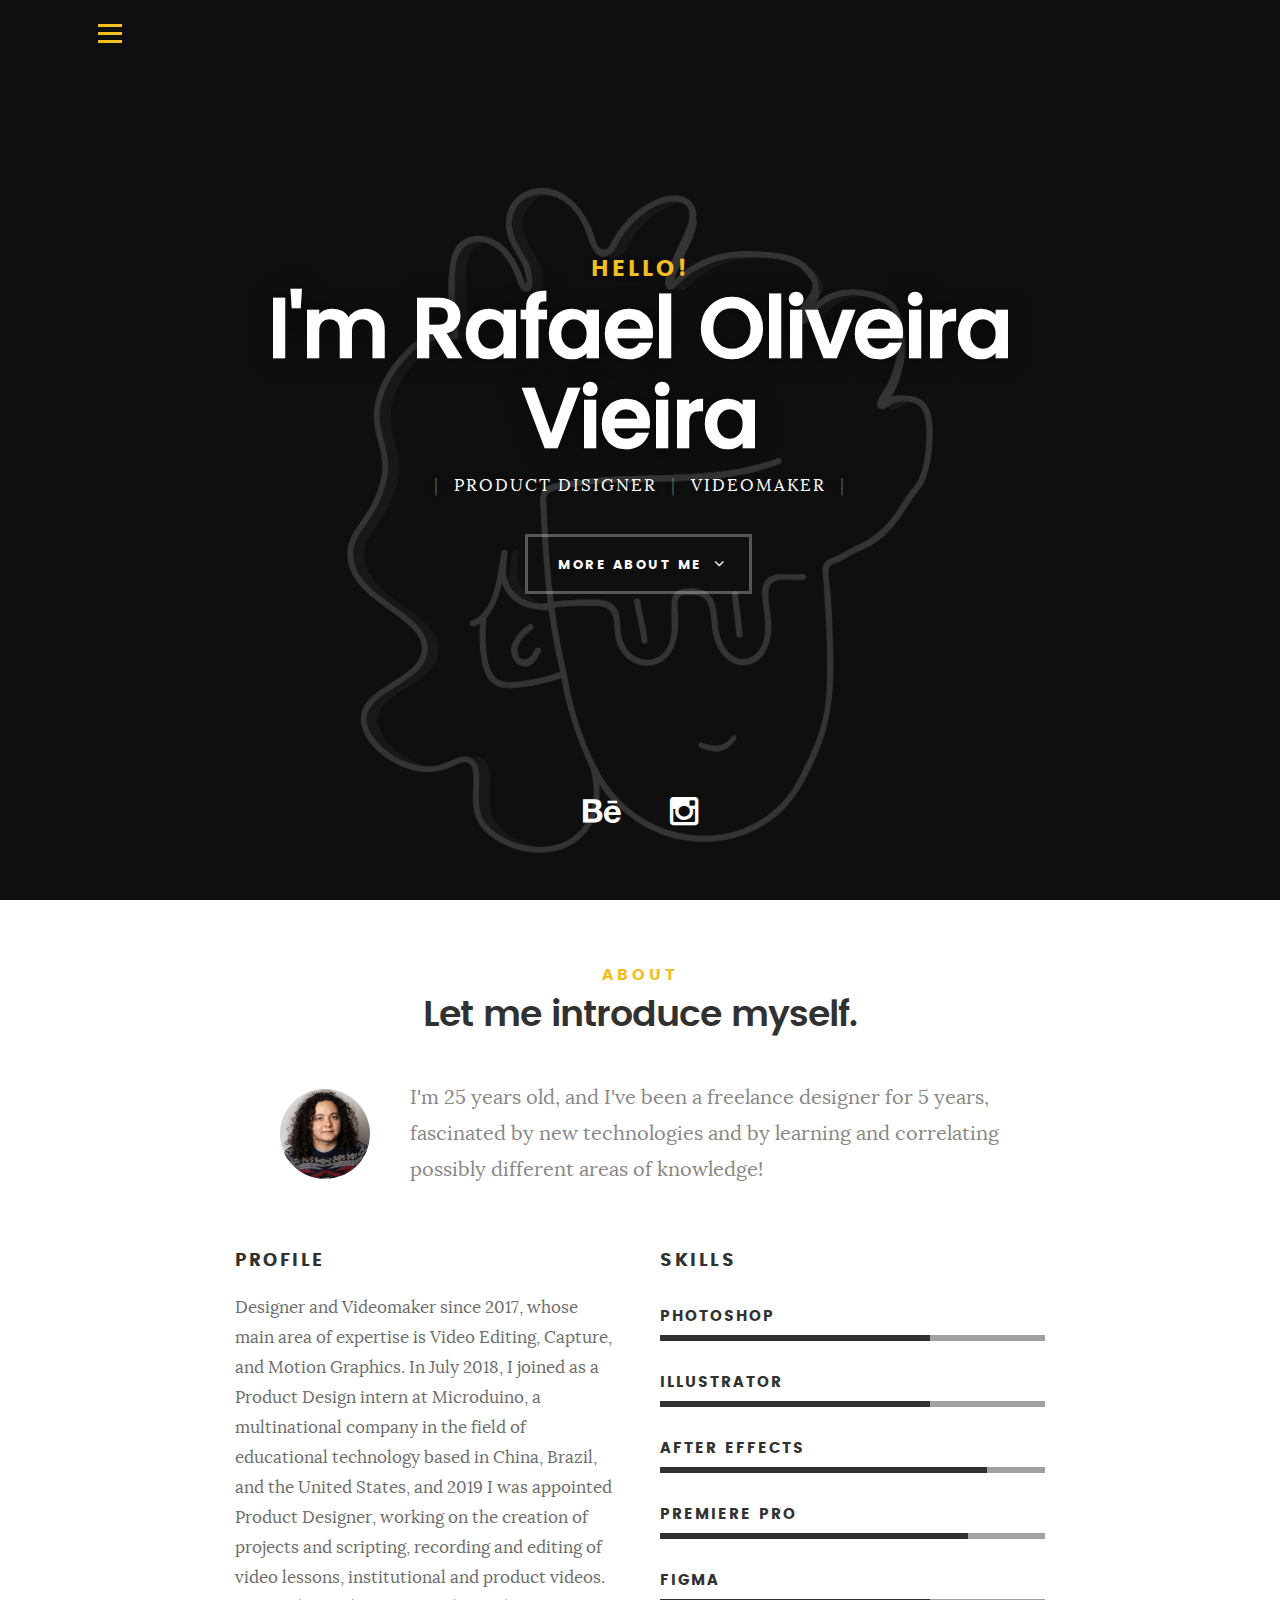
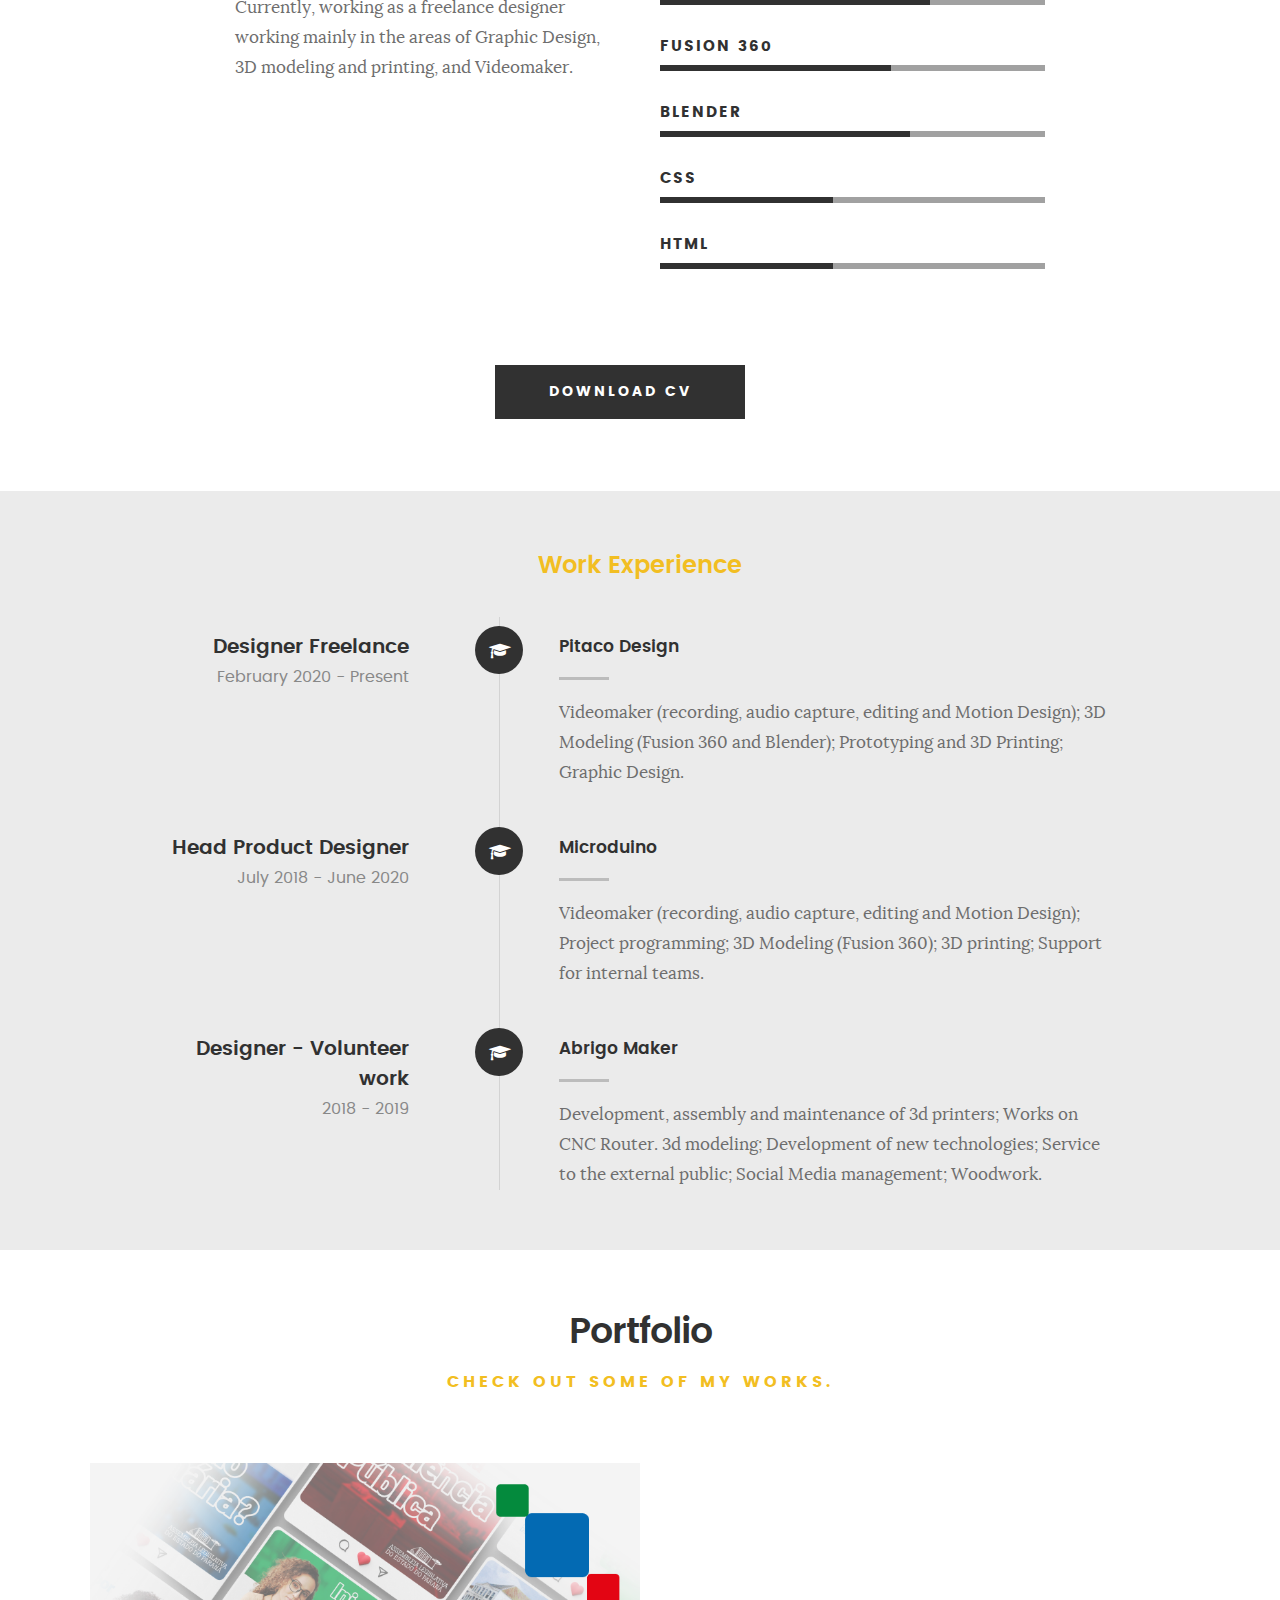
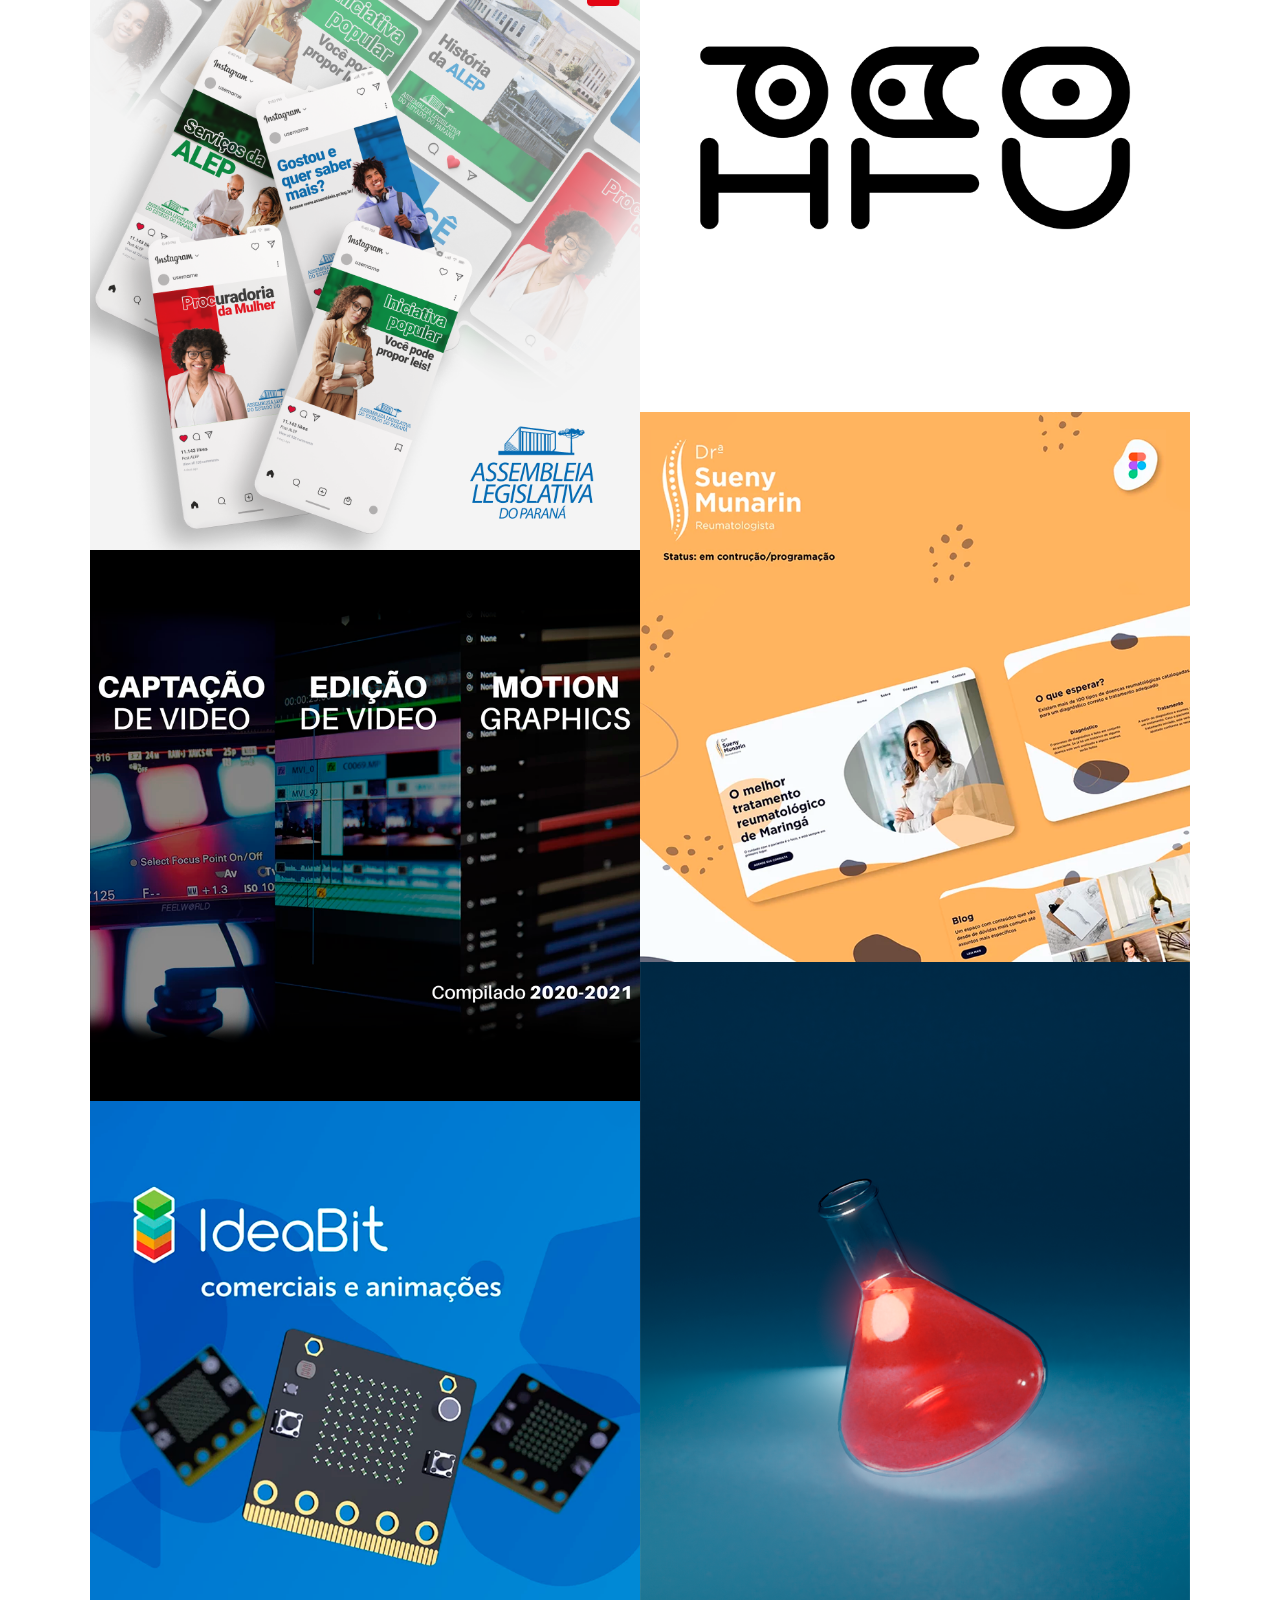
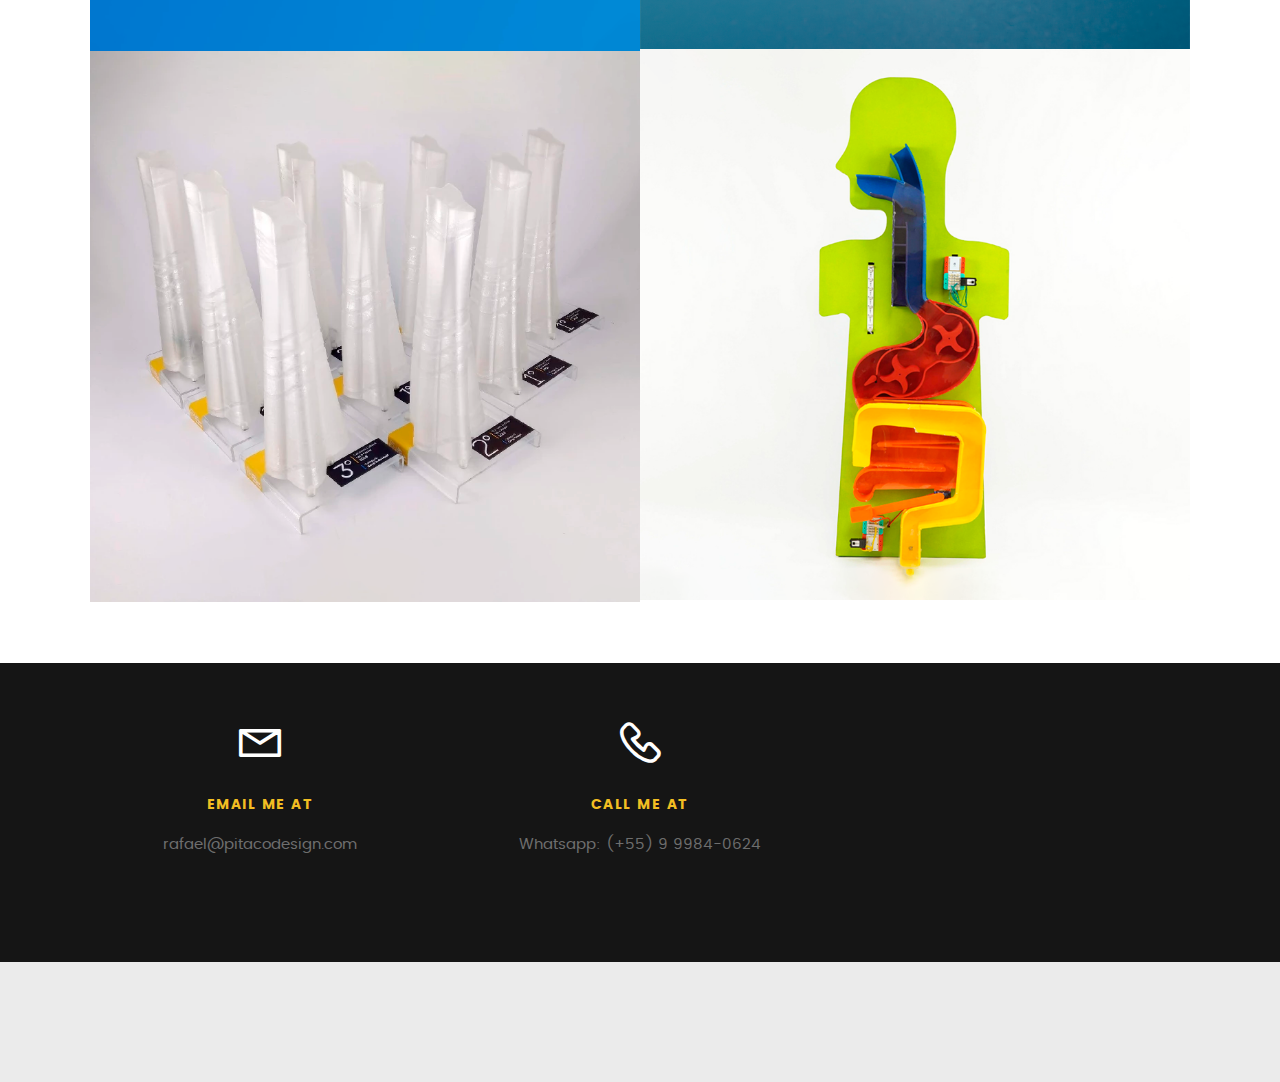
==== index.html @ 6e57d4bf "Add files via upload" ====
<!DOCTYPE html>
<!--[if IE 8 ]><html class="no-js oldie ie8" lang="en"> <![endif]-->
<!--[if IE 9 ]><html class="no-js oldie ie9" lang="en"> <![endif]-->
<!--[if (gte IE 9)|!(IE)]><!--><html class="no-js" lang="en"> <!--<![endif]-->
<head>

   <!--- basic page needs
   ================================================== -->
   <meta charset="utf-8">
	<title>Rafael Oliveira Vieira</title>
	<meta name="description" content="">  
	<meta name="author" content="">

   <!-- mobile specific metas
   ================================================== -->
	<meta name="viewport" content="width=device-width, initial-scale=1, maximum-scale=1">

 	<!-- CSS
   ================================================== -->
   <link rel="stylesheet" href="css/base.css">  
   <link rel="stylesheet" href="css/main.css">
   <link rel="stylesheet" href="css/vendor.css">     

   <!-- script
   ================================================== -->   
	<script src="js/modernizr.js"></script>
	<script src="js/pace.min.js"></script>

   <!-- favicons
	================================================== -->
	<link rel="icon" type="image/png" href="favicon.png">

</head>

<body id="top">

	<!-- header 
   ================================================== -->
   <header>   	
   	<div class="row">

   		<div class="top-bar">
   			<a class="menu-toggle" href="#"><span>Menu</span></a>

		      

		   	<nav id="main-nav-wrap">
					<ul class="main-navigation">
						<li class="current"><a class="smoothscroll"  href="#intro" title="">Home</a></li>
						<li><a class="smoothscroll"  href="#about" title="">About</a></li>
						<li><a class="smoothscroll"  href="#resume" title="">Resume</a></li>
						<li><a class="smoothscroll"  href="#portfolio" title="">Portfolio</a></li>					
						<li><a class="smoothscroll"  href="#contact" title="">Contact</a></li>					
					</ul>
				</nav>    		
   		</div> <!-- /top-bar --> 
   		
   	</div> <!-- /row --> 		
   </header> <!-- /header -->

	<!-- intro section
   ================================================== -->
   <section id="intro">   

   	<div class="intro-overlay"></div>	

   	<div class="intro-content">
   		<div class="row">

   			<div class="col-twelve">

	   			<h5>Hello!</h5>
	   			<h1>I'm Rafael Oliveira Vieira</h1>

	   			<p class="intro-position">
	   				<span>Product Disigner</span>
	   				<span>Videomaker</span> 
	   			</p>

	   			<a class="button stroke smoothscroll" href="#about" title="">More About Me</a>

	   		</div>  
   			
   		</div>   		 		
   	</div> <!-- /intro-content --> 

   	<ul class="intro-social">        
         <li><a href="https://www.behance.net/rafadov"><i class="fa fa-behance"></i></a></li>
         <li><a href="https://www.instagram.com/rafa_olliveira/"><i class="fa fa-instagram"></i></a></li>
      </ul> <!-- /intro-social -->      	

   </section> <!-- /intro -->


   <!-- about section
   ================================================== -->
   <section id="about">  

   	<div class="row section-intro">
   		<div class="col-twelve">

   			<h5>About</h5>
   			<h1>Let me introduce myself.</h1>

   			<div class="intro-info">

   				<img src="images/profile-pic.jpg" alt="Profile Picture">

   				<p class="lead">I'm 25 years old, and I've been a freelance designer for 5 years, fascinated by new technologies and by learning and correlating possibly different areas of knowledge!</p>
   			</div>   			

   		</div>   		
   	</div> <!-- /section-intro -->

   	<div class="row about-content">

   		<div class="col-six tab-full">

   			<h3>Profile</h3>
   			<p>Designer and Videomaker since 2017, whose main area of expertise is Video Editing, Capture, and Motion Graphics. In July 2018, I joined as a Product Design intern at Microduino, a multinational company in the field of educational technology based in China, Brazil, and the United States, and 2019 I was appointed Product Designer, working on the creation of projects and scripting, recording and editing of video lessons, institutional and product videos. Currently, working as a freelance designer working mainly in the areas of Graphic Design, 3D modeling and printing, and Videomaker.</p>
<!--
   			<ul class="info-list">
   				<li>
   					<strong>Fullname:</strong>
   					<span>Juan Dela Cruz</span>
   				</li>
   				<li>
   					<strong>Birth Date:</strong>
   					<span>September 28, 1987</span>
   				</li>
   				<li>
   					<strong>Job:</strong>
   					<span>Freelancer, Frontend Developer</span>
   				</li>
   				<li>
   					<strong>Website:</strong>
   					<span>www.kardswebsite.com</span>
   				</li>
   				<li>
   					<strong>Email:</strong>
   					<span>me@kardswebsite.com</span>
   				</li>

   			</ul> <!-- /info-list -->

   		</div>

   		<div class="col-six tab-full">

   			<h3>Skills</h3>
   			<p></p>

				<ul class="skill-bars">
				   <li>
				 	  	<div class="progress percent70"></div>
				 	  	<strong>Photoshop</strong>
				   </li>
				   <li>
				 	  	<div class="progress percent70"></div>
				   		<strong>Illustrator</strong>
				   </li>
				   <li>
				 	  	<div class="progress percent85"></div>
				  	 	<strong>After Effects</strong>
				   </li>
				   <li>
				   		<div class="progress percent80"></div>
				   		<strong>Premiere Pro</strong>
				   </li>
				   <li>
						<div class="progress percent70"></div>
				   		<strong>Figma</strong>
				   </li>
				   <li>
						<div class="progress percent60"></div>
						<strong>Fusion 360</strong>
					</li>
					<li>
						<div class="progress percent65"></div>
						<strong>Blender</strong>
					</li>
					<li>
						<div class="progress percent45"></div>
						<strong>CSS</strong>
					</li>
					<li>
						<div class="progress percent45"></div>
						<strong>HTML</strong>
					</li>
      
				</ul> <!-- /skill-bars -->		

   		</div>

   	</div>

   	<div class="row button-section">
   		<div class="col-twelve">
   			<a href="https://drive.google.com/file/d/1SutMskbNSzKiCCWVI49KHuI4mQSm83_m/view?usp=sharing" title="Download CV" class="button button-primary">Download CV</a>
   		</div>   		
   	</div>

   </section> <!-- /process-->    


   <!-- resume Section
   ================================================== -->
	<section id="resume" class="grey-section">

	<!--	<div class="row section-intro">
   		<div class="col-twelve">

   			<h5>Resume</h5>
   			<h1>Some of my credentials.</h1>

   		</div>   		
   	</div> /section-intro--> 

   	<div class="row resume-timeline">

   		<div class="col-twelve resume-header">

   			<h2>Work Experience</h2>

   		</div> <!-- /resume-header -->

   		<div class="col-twelve">

   			<div class="timeline-wrap">

   				<div class="timeline-block">

	   				<div class="timeline-ico">
	   					<i class="fa fa-graduation-cap"></i>
	   				</div>

	   				<div class="timeline-header">
	   					<h3>Designer Freelance</h3>
	   					<p>February 2020 - Present</p>
	   				</div>

	   				<div class="timeline-content">
	   					<h4>Pitaco Design</h4>
	   					<p>Videomaker (recording, audio capture,
							editing and Motion Design);
							3D Modeling (Fusion 360 and Blender);
							Prototyping and 3D Printing;
							Graphic Design.</p>
	   				</div>

	   			</div> <!-- /timeline-block -->

	   			<div class="timeline-block">

	   				<div class="timeline-ico">
	   					<i class="fa fa-graduation-cap"></i>
	   				</div>

	   				<div class="timeline-header">
	   					<h3>Head Product Designer</h3>
	   					<p>July 2018 - June 2020</p>
	   				</div>

	   				<div class="timeline-content">
	   					<h4>Microduino</h4>
	   					<p>Videomaker (recording, audio capture,
							editing and Motion Design);
							Project programming;
							3D Modeling (Fusion 360);
							3D printing;
							Support for internal teams.</p>
	   				</div>

	   			</div> <!-- /timeline-block -->

	   			<div class="timeline-block">

	   				<div class="timeline-ico">
	   					<i class="fa fa-graduation-cap"></i>
	   				</div>

	   				<div class="timeline-header">
	   					<h3>Designer - Volunteer work</h3>
	   					<p>2018 - 2019</p>
	   				</div>

	   				<div class="timeline-content">
	   					<h4>Abrigo Maker</h4>
	   					<p>Development, assembly and maintenance of 3d
							printers;
							Works on CNC Router.
							3d modeling;
							Development of new technologies;
							Service to the external public;
							Social Media management;
							Woodwork.</p>
	   				</div>

	   			</div> <!-- /timeline-block -->

   			</div> <!-- /timeline-wrap -->   			

   		</div> <!-- /col-twelve -->
   		
   	</div> <!-- /resume-timeline -->
   	
   <!--	<div class="row resume-timeline">

   		<div class="col-twelve resume-header">

   			<h2>Education</h2>

   		</div> <!- /resume-header --

   		<div class="col-twelve">

   			<div class="timeline-wrap">

   				<div class="timeline-block">

	   				<div class="timeline-ico">
	   					<i class="fa fa-briefcase"></i>
	   				</div>

	   				<div class="timeline-header">
	   					<h3>Master Degree</h3>
	   					<p>July 2015 - Present</p>
	   				</div>

	   				<div class="timeline-content">
	   					<h4>University of Life</h4>
	   					<p>Lorem ipsum Occaecat do esse ex et dolor culpa nisi ex in magna consectetur nisi cupidatat laboris esse eiusmod deserunt aute do quis velit esse sed Ut proident cupidatat nulla esse cillum laborum occaecat nostrud sit dolor incididunt amet est occaecat nisi.</p>
	   				</div>

	   			</div> <!- /timeline-block --

	   			<div class="timeline-block">

	   				<div class="timeline-ico">
	   					<i class="fa fa-briefcase"></i>
	   				</div>

	   				<div class="timeline-header">
	   					<h3>Bachelor Degree</h3>
	   					<p>July 2014 - June 2015</p>
	   				</div>

	   				<div class="timeline-content">
	   					<h4>State Design University</h4>
	   					<p>Lorem ipsum Occaecat do esse ex et dolor culpa nisi ex in magna consectetur nisi cupidatat laboris esse eiusmod deserunt aute do quis velit esse sed Ut proident cupidatat nulla esse cillum laborum occaecat nostrud sit dolor incididunt amet est occaecat nisi incididunt.</p>
	   				</div>

	   			</div> <!- /timeline-block --

	   			<div class="timeline-block">

	   				<div class="timeline-ico">
	   					<i class="fa fa-briefcase"></i>
	   				</div>

	   				<div class="timeline-header">
	   					<h3>Bachelor Degree</h3>
	   					<p>May 2013 - June 2014</p>
	   				</div>

	   				<div class="timeline-content">
	   					<h4>Design College</h4>
	   					<p>Lorem ipsum Occaecat do esse ex et dolor culpa nisi ex in magna consectetur nisi cupidatat laboris esse eiusmod deserunt aute do quis velit esse sed Ut proident cupidatat nulla esse cillum laborum occaecat nostrud sit dolor incididunt amet est occaecat nisi incididunt.</p>
	   				</div>

	   			</div> <!- /timeline-block --

   			</div> <!- /timeline-wrap --  			

   		</div> <!- /col-twelve --
   		
   	</div> <!- /resume-timeline --
		
	</section> <!- /features -->


	<!-- Portfolio Section
   ================================================== -->
	<section id="portfolio">

		<div class="row section-intro">
   		<div class="col-twelve">

   			<h1>Portfolio</h1>
   			<h5>Check Out Some of My Works.</h5>

   			<p class="lead"></p>

   		</div>   		
   	</div> <!-- /section-intro--> 

   	<div class="row portfolio-content">

   		<div class="col-twelve">

   			<!-- portfolio-wrapper -->
	         <div id="folio-wrapper" class="block-1-2 block-mob-full stack">

	         	<div class="bgrid folio-item">
	               <div class="item-wrap">
	               	<img src="images/portfolio/liberty.jpg" alt="Liberty">
	                  <a href="#modal-01" class="overlay">	                  	           
	                     <div class="folio-item-table">
	                     	<div class="folio-item-cell">
		     					       <h3 class="folio-title">New visual identity - Legislative Assembly of Paraná</h3>	     					    
		     					    	 <span class="folio-types">
		     					       	  Graphic Design
		     					       </span>
		     					   </div>	                      	
	                     </div>                    
	                  </a>
	               </div>	               
	        		</div> <!-- /folio-item -->

	        		<div class="bgrid folio-item">
	               <div class="item-wrap">
	               	<img src="images/portfolio/Pitaco.png" alt="Shutterbug">
	               	<a href="#modal-02" class="overlay">              		                  
	                     <div class="folio-item-table">
	                     	<div class="folio-item-cell">
	                     		<h3 class="folio-title">Pitaco Design</h3>	     					    
		     					    	<span class="folio-types">
		     					       	  Graphic Design
		     					      </span>		     		
		     					   </div> 	                      	
	                     </div>                    
	                  </a>
	               </div>
	        		</div> <!-- /folio-item -->

	            <div class="bgrid folio-item">
	               <div class="item-wrap">
	               	<img src="images/portfolio/Site Sueny.png"alt="Clouds">
	                  <a href="#modal-03" class="overlay">             		                  
	                     <div class="folio-item-table">
	                     	<div class="folio-item-cell">
	                     		<h3 class="folio-title">Site - Drª Sueny Munarin</h3>	     					    
		     					    	<span class="folio-types">
		     					       	  Branding / UX/UI Design
		     					      </span>		     		
		     					   </div> 	                      	
	                     </div>                    
	                  </a>
	               </div>
	        		</div> <!-- /folio-item -->

	            <div class="bgrid folio-item">
	               <div class="item-wrap">
	               	<img src="images/portfolio/Videomaker.png" alt="Beetle">
	                  <a href="#modal-04" class="overlay">                  	                 
	                     <div class="folio-item-table">
	                     	<div class="folio-item-cell">
	                     		<h3 class="folio-title">Video Compilation 2020-2021</h3>	     					    
		     					    	<span class="folio-types">
		     					       	  Videomaker
		     					      </span>		     		
		     					   </div>  	                      	
	                     </div>                    
	                  </a>
	               </div>
	        		</div> <!-- /folio-item -->     

	        		<div class="bgrid folio-item">
	               <div class="item-wrap">
	               	<img src="images/portfolio/Potion Health.png" alt="Lighthouse">
	                  <a href="#modal-05" class="overlay">             		                  
	                     <div class="folio-item-table">
	                     	<div class="folio-item-cell">
	                     		<h3 class="folio-title">3D Modeling Compilation</h3>	     					    
		     					    	<span class="folio-types">
		     					       	  3D Modeling
		     					      </span>		     		
		     					   </div> 	                      	
	                     </div>                    
	                  </a>
	               </div>
	        		</div> <!-- /folio-item -->

	            <div class="bgrid folio-item">
	               <div class="item-wrap">
	               	<img src="images/portfolio/Ideabit.png" alt="Salad">
	                  <a href="#modal-06" class="overlay">
	                     <div class="folio-item-table">
	                     	<div class="folio-item-cell">
	                     		<h3 class="folio-title">Ideabit Comercials</h3>	     					    
		     					    	<span class="folio-types">
		     					       	  Videomaker / Video Editing
		     					      </span>		     		
		     					   </div>	                      	
	                     </div>                    
	                  </a>
	               </div>
	        		</div> <!-- /folio-item -->
					
					<div class="bgrid folio-item">
						<div class="item-wrap">
							<img src="images/portfolio/Marble Machine.png" alt="Salad">
						   <a href="#modal-07" class="overlay">
							  <div class="folio-item-table">
								  <div class="folio-item-cell">
									  <h3 class="folio-title">Digestive System - Marble Machine</h3>	     					    
											  <span class="folio-types">
												   Product Design
											</span>		     		
										 </div>	                      	
							  </div>                    
						   </a>
						</div>
						 </div> <!-- /folio-item -->   

						 <div class="bgrid folio-item">
							<div class="item-wrap">
								<img src="images/portfolio/Ler e Pensar.png" alt="Salad">
							   <a href="#modal-08" class="overlay">
								  <div class="folio-item-table">
									  <div class="folio-item-cell">
										  <h3 class="folio-title">Trophies - Read and Think Award 2018</h3>	     					    
												  <span class="folio-types">
													   Product Design
												</span>		     		
											 </div>	                      	
								  </div>                    
							   </a>
							</div>
							 </div> <!-- /folio-item -->  

	            <!-- modal popups - begin
	            ============================================================= -->
	            <div id="modal-01" class="popup-modal slider mfp-hide">	

				     	<div class="media">
				     		<img src="images/portfolio/modals/m_ALEP.png" alt="" />
				     	</div>      	

					   <div class="description-box">
					      <h4>New visual identity - Legislative Assembly of Paraná</h4>		      
					      <p>New visual identity created for the social media of the Legislative Assembly of Paraná to make the content more appealing, didactic, and consistent.</p>

					      <div class="categories">Graphic Design</div>			               
					   </div>

			         <div class="link-box">
			            <a href="https://www.behance.net/gallery/155047971/ALEP-New-Visual-Identity">Details</a>
					      <a href="#" class="popup-modal-dismiss">Close</a>
			         </div>		      

				   </div> <!-- /modal-01 -->

				   <div id="modal-02" class="popup-modal slider mfp-hide">	

				     	<div class="media">
				     		<img src="images/portfolio/modals/m_Pitaco.png" alt="" />
				     	</div>      	

					   <div class="description-box">
					      <h4>Pitaco Design</h4>		      
					      <p>Visual identity created for Pitaco Design.</p>

					      <div class="categories">Graphic Design</div>			               
					   </div>

			         <div class="link-box">
			            <a href="https://www.behance.net/gallery/100629009/Pitaco-Design">Details</a>
					      <a href="#" class="popup-modal-dismiss">Close</a>
			         </div>		      

				   </div> <!-- /modal-02 -->

				   <div id="modal-03" class="popup-modal slider mfp-hide">	

				     	<div class="media">
				     		<img src="images/portfolio/modals/m_Site Sueny.png" alt="" />
				     	</div>      	

					   <div class="description-box">
					      <h4>Site - Drª Sueny Munarin</h4>		      
					      <p>PBranding and website developed for Dr Sueny Monarin</p>

					      <div class="categories">Branding / UX/UI Design</div>			               
					   </div>

			         <div class="link-box">
			            <a href="https://www.behance.net/gallery/128572977/Site-Dr-Sueny-Munarin-Reumatologista">Details</a>
					      <a href="#" class="popup-modal-dismiss">Close</a>
			         </div>		      

				   </div> <!-- /modal-03 -->

				   <div id="modal-04" class="popup-modal slider mfp-hide">	

				     	<div class="media">
				     		<img src="images/portfolio/modals/m_Videomaker.png" alt="" />
				     	</div>      	

					   <div class="description-box">
					      <h4>Video Compilation 2020-2021</h4>		      
					      <p>Compilation of videos produced and edited between the years 2020 and 2021</p>

					      <div class="categories">Videomaker</div>			               
					   </div>

			         <div class="link-box">
			            <a href="https://www.behance.net/gallery/134543653/Captacao-edicao-e-motion-graphics">Details</a>
					      <a href="#" class="popup-modal-dismiss">Close</a>
			         </div>		      

				   </div> <!-- /modal-04 -->

				   <div id="modal-05" class="popup-modal slider mfp-hide">	

				     	<div class="media">
				     		<img src="images/portfolio/modals/m_Potion Health.png" alt="" />
				     	</div>      	

					   <div class="description-box">
					      <h4>3D Modeling Compilation</h4>		      
					      <p>Compilations of studies on 3d modeling</p>

					      <div class="categories">3D Modeling</div>			               
					   </div>

			         <div class="link-box">
			            <a href="https://www.behance.net/gallery/134937455/3D-projects-compilation">Details</a>
					      <a href="#" class="popup-modal-dismiss">Close</a>
			         </div>		      

				   </div> <!-- /modal-05 -->

				   <div id="modal-06" class="popup-modal slider mfp-hide">	

				     	<div class="media">
				     		<img src="images/portfolio/modals/m_Ideabit.png" alt="" />
				     	</div>      	

					   <div class="description-box">
					      <h4>Ideabit Comercials</h4>		      
					      <p>Commercials produced for the Ideabit product.</p>

					      <div class="categories">Videomaker / Video Editing</div>			               
					   </div>

			         <div class="link-box">
			            <a href="https://www.behance.net/gallery/112571333/IdeaBit-Comerciais-e-Animacoes">Details</a>
					      <a href="#" class="popup-modal-dismiss">Close</a>
			         </div>		      

				   </div> <!-- /modal-06 -->

				   <div id="modal-07" class="popup-modal slider mfp-hide">	

					<div class="media">
						<img src="images/portfolio/modals/m_Marble Machine.png" alt="" />
					</div>      	

				  <div class="description-box">
					 <h4>Digestive System - Marble Machine</h4>		      
					 <p>Product developed with Microduino's mCookie kit in order to teach the digestive system</p>

					 <div class="categories">Product Design</div>			               
				  </div>

				<div class="link-box">
				   <a href="https://www.behance.net/gallery/113358687/Sistema-Digestorio-Marble-Machine">Details</a>
					 <a href="#" class="popup-modal-dismiss">Close</a>
				</div>		      

			  </div> <!-- /modal-07 -->

			  <div id="modal-08" class="popup-modal slider mfp-hide">	

				<div class="media">
					<img src="images/portfolio/modals/m_Ler e Pensar.png" alt="" />
				</div>      	

			  <div class="description-box">
				 <h4>Trophies - Read and Think Award 2018</h4>		      
				 <p>Trophies developed for the 2018 Ler e Pensar award, which awards the best public school teachers in the city of Curitiba</p>

				 <div class="categories">Product Design</div>			               
			  </div>

			<div class="link-box">
			   <a href="https://www.behance.net/gallery/87413239/Trofus-para-o-Premio-Ler-e-Pensar-2018">Details</a>
				 <a href="#" class="popup-modal-dismiss">Close</a>
			</div>		      

		  </div> <!-- /modal-08 -->


				   <!-- modal popups - end
	            ============================================================= -->

	         </div> <!-- /portfolio-wrapper --> 

   		</div>  <!-- /twelve -->   

   	</div> <!-- /portfolio-content --> 
		
	</section> <!-- /portfolio --> 

   <!-- contact
   ================================================== -->
	<section id="contact">

   	<div class="row contact-info">

   		<div class="col-four tab-full collapse">

   			<div class="icon">
   				<i class="icon-mail"></i>
   			</div>

   			<h5>Email Me At</h5>

   			<p>rafael@pitacodesign.com<br>			     
			   </p>

   		</div>

   		<div class="col-four tab-full">

   			<div class="icon">
   				<i class="icon-phone"></i>
   			</div>

   			<h5>Call Me At</h5>

   			<p>Whatsapp: (+55) 9 9984-0624<br>
			
			   </p>

   		</div>
   		
   	</div> <!-- /contact-info -->
		
	</section> <!-- /contact -->


   <!-- footer
   ================================================== -->
   <!-- Java Script
   ================================================== --> 
   <script src="js/jquery-2.1.3.min.js"></script>
   <script src="js/plugins.js"></script>
   <script src="js/main.js"></script>

</body>

</html>
---- css/base.css ----
/**
 * =================================================================== 
 *
 *  Kards v1.0 Base Stylesheet
 *  url: styleshout.com
 *  03-01-2016
 *  ------------------------------------------------------------------
 *  TOC:
 *  01. reset
 *  02. basic/base setup styles
 *  03. grid
 *  04. MISC
 *
 * =================================================================== 
 */

/** 
 * ===================================================================
 * 01. reset - normalize.css v3.0.2 | MIT License | git.io/normalize
 *
 * ------------------------------------------------------------------- 
 */
html {
	font-family: sans-serif;
	-ms-text-size-adjust: 100%;
	-webkit-text-size-adjust: 100%;
}

body {
	margin: 0;
}

article,
aside,
details,
figcaption,
figure,
footer,
header,
hgroup,
main,
menu,
nav,
section,
summary {
	display: block;
}

audio,
canvas,
progress,
video {
	display: inline-block;
	vertical-align: baseline;
}

audio:not([controls]) {
	display: none;
	height: 0;
}

[hidden],
template {
	display: none;
}

a {
	background: transparent;
}

a:active,
a:hover {
	outline: 0;
}

abbr[title] {
	border-bottom: 1px dotted;
}

b,
strong {
	font-weight: bold;
}

dfn {
	font-style: italic;
}

h1 {
	font-size: 2em;
	margin: 0.67em 0;
}

mark {
	background: #ff0;
	color: #000;
}

small {
	font-size: 80%;
}

sub,
sup {
	font-size: 75%;
	line-height: 0;
	position: relative;
	vertical-align: baseline;
}

sup {
	top: -0.5em;
}

sub {
	bottom: -0.25em;
}

img {
	border: 0;
}

svg:not(:root) {
	overflow: hidden;
}

figure {
	margin: 1em 40px;
}

hr {
	-moz-box-sizing: content-box;
	box-sizing: content-box;
	height: 0;
}

pre {
	overflow: auto;
}

code,
kbd,
pre,
samp {
	font-family: monospace, monospace;
	font-size: 1em;
}

button,
input,
optgroup,
select,
textarea {
	color: inherit;
	font: inherit;
	margin: 0;
}

button {
	overflow: visible;
}

button,
select {
	text-transform: none;
}

button,
html input[type="button"],
input[type="reset"],
input[type="submit"] {
	-webkit-appearance: button;
	cursor: pointer;
}

button[disabled],
html input[disabled] {
	cursor: default;
}

button::-moz-focus-inner,
input::-moz-focus-inner {
	border: 0;
	padding: 0;
}

input {
	line-height: normal;
}

input[type="checkbox"],
input[type="radio"] {
	box-sizing: border-box;
	padding: 0;
}

input[type="number"]::-webkit-inner-spin-button,
input[type="number"]::-webkit-outer-spin-button {
	height: auto;
}

input[type="search"] {
	-webkit-appearance: textfield;
	-moz-box-sizing: content-box;
	-webkit-box-sizing: content-box;
	box-sizing: content-box;
}

input[type="search"]::-webkit-search-cancel-button,
input[type="search"]::-webkit-search-decoration {
	-webkit-appearance: none;
}

fieldset {
	border: 1px solid #c0c0c0;
	margin: 0 2px;
	padding: 0.35em 0.625em 0.75em;
}

legend {
	border: 0;
	padding: 0;
}

textarea {
	overflow: auto;
}

optgroup {
	font-weight: bold;
}

table {
	border-collapse: collapse;
	border-spacing: 0;
}

td,
th {
	padding: 0;
}

/** 
 * ===================================================================
 * 02. basic/base setup styles - (_basic.scss)
 *
 * ------------------------------------------------------------------- 
 */
html {
	font-size: 62.5%;
	box-sizing: border-box;
}

*,
*::before,
*::after {
	box-sizing: inherit;
}

body {
	font-weight: normal;
	line-height: 1;
	text-rendering: optimizeLegibility;
	word-wrap: break-word;
	-webkit-overflow-scrolling: touch;
	-webkit-text-size-adjust: none;
}

body,
input,
button {
	-moz-osx-font-smoothing: grayscale;
	-webkit-font-smoothing: antialiased;
}

/**
 * Media - (_basic.scss)
 * ------------------------------------------------------------------- 
 */
img,
video {
	max-width: 100%;
	height: auto;
}

/**
 * Typography resets - (_basic.scss)
 * ------------------------------------------------------------------- 
 */
div,
dl,
dt,
dd,
ul,
ol,
li,
h1,
h2,
h3,
h4,
h5,
h6,
pre,
form,
p,
blockquote,
th,
td {
	margin: 0;
	padding: 0;
}

h1,
h2,
h3,
h4,
h5,
h6 {
	-webkit-font-variant-ligatures: common-ligatures;
	-moz-font-variant-ligatures: common-ligatures;
	font-variant-ligatures: common-ligatures;
	text-rendering: optimizeLegibility;
}

em,
i {
	font-style: italic;
	line-height: inherit;
}

strong,
b {
	font-weight: bold;
	line-height: inherit;
}

small {
	font-size: 60%;
	line-height: inherit;
}

ol,
ul {
	list-style: none;
}

li {
	display: block;
}

/**
 * links - (_basic.scss)
 * ------------------------------------------------------------------- 
 */
a {
	text-decoration: none;
	line-height: inherit;
}

a img {
	border: none;
}

/**
 * inputs - (_basic.scss)
 * ------------------------------------------------------------------- 
 */
fieldset {
	margin: 0;
	padding: 0;
}

input[type="email"],
input[type="number"],
input[type="search"],
input[type="text"],
input[type="tel"],
input[type="url"],
input[type="password"],
textarea {
	-webkit-appearance: none;
	-moz-appearance: none;
	-ms-appearance: none;
	-o-appearance: none;
	appearance: none;
}

/** 
 * ===================================================================
 * 03. grid - (_grid.scss)
 *
 * ------------------------------------------------------------------- 
 */
.row {
	width: 94%;
	max-width: 1140px;
	margin: 0 auto;
}

.row:before,
.row:after {
	content: "";
	display: table;
}

.row:after {
	clear: both;
}

.row .row {
	width: auto;
	max-width: none;
	margin-left: -20px;
	margin-right: -20px;
}

[class*="col-"],
.bgrid {
	float: left;
}

[class*="col-"] + [class*="col-"].end {
	float: right;
}

[class*="col-"] {
	padding: 0 20px;
}

.col-one {
	width: 8.33333%;
}

.col-two,
.col-1-6 {
	width: 16.66667%;
}

.col-three,
.col-1-4 {
	width: 25%;
}

.col-four,
.col-1-3 {
	width: 33.33333%;
}

.col-five {
	width: 41.66667%;
}

.col-six,
.col-1-2 {
	width: 50%;
}

.col-seven {
	width: 58.33333%;
}

.col-eight,
.col-2-3 {
	width: 66.66667%;
}

.col-nine,
.col-3-4 {
	width: 75%;
}

.col-ten,
.col-5-6 {
	width: 83.33333%;
}

.col-eleven {
	width: 91.66667%;
}

.col-twelve,
.col-full {
	width: 100%;
}

/**
 * small screens - (_grid.scss)
 * --------------------------------------------------------------- 
 */
@media screen and (max-width:1024px) {
	.row .row {
		margin-left: -18px;
		margin-right: -18px;
	}

	[class*="col-"] {
		padding: 0 18px;
	}

}

/**
 * tablets - (_grid.scss)
 * --------------------------------------------------------------- 
 */
@media screen and (max-width:768px) {
	.row {
		width: auto;
		padding-left: 30px;
		padding-right: 30px;
	}

	.row .row {
		padding-left: 0;
		padding-right: 0;
		margin-left: -15px;
		margin-right: -15px;
	}

	[class*="col-"] {
		padding: 0 15px;
	}

	.tab-1-4 {
		width: 25%;
	}

	.tab-1-3 {
		width: 33.33333%;
	}

	.tab-1-2 {
		width: 50%;
	}

	.tab-2-3 {
		width: 66.66667%;
	}

	.tab-3-4 {
		width: 75%;
	}

	.tab-full {
		width: 100%;
	}

}

/**
 * large mobile devices - (_grid.scss)
 * --------------------------------------------------------------- 
 */
@media screen and (max-width:600px) {
	.row {
		padding-left: 25px;
		padding-right: 25px;
	}

	.row .row {
		margin-left: -10px;
		margin-right: -10px;
	}

	[class*="col-"] {
		padding: 0 10px;
	}

	.mob-1-4 {
		width: 25%;
	}

	.mob-1-2 {
		width: 50%;
	}

	.mob-3-4 {
		width: 75%;
	}

	.mob-full {
		width: 100%;
	}

}

/**
 * small mobile devices - (_grid.scss)
 * --------------------------------------------------------------- 
 */
@media screen and (max-width:400px) {
	.row .row {
		padding-left: 0;
		padding-right: 0;
		margin-left: 0;
		margin-right: 0;
	}

	[class*="col-"] {
		width: 100% !important;
		float: none !important;
		clear: both !important;
		margin-left: 0;
		margin-right: 0;
		padding: 0;
	}

	[class*="col-"] + [class*="col-"].end {
		float: none;
	}

}

/** 
 * ===================================================================
 * block grids - (_grid.scss)
 *
 * ------------------------------------------------------------------- 
 */
[class*="block-"]:before,
[class*="block-"]:after {
	content: "";
	display: table;
}

[class*="block-"]:after {
	clear: both;
}

.block-1-6 .bgrid {
	width: 16.66667%;
}

.block-1-4 .bgrid {
	width: 25%;
}

.block-1-3 .bgrid {
	width: 33.33333%;
}

.block-1-2 .bgrid {
	width: 50%;
}

/**
 * Clearing for block grid columns. Allow columns with 
 * different heights to align properly.
 */
.block-1-6 .bgrid:nth-child(6n+1),
.block-1-4 .bgrid:nth-child(4n+1),
.block-1-3 .bgrid:nth-child(3n+1),
.block-1-2 .bgrid:nth-child(2n+1) {
	clear: both;
}

/**
 * small screens - (_grid.scss)
 * --------------------------------------------------------------- 
 */
@media screen and (max-width:1024px) {
	.block-s-1-6 .bgrid {
		width: 16.66667%;
	}

	.block-s-1-4 .bgrid {
		width: 25%;
	}

	.block-s-1-3 .bgrid {
		width: 33.33333%;
	}

	.block-s-1-2 .bgrid {
		width: 50%;
	}

	.block-s-full .bgrid {
		width: 100%;
		clear: both;
	}

	[class*="block-s-"] .bgrid:nth-child(n) {
		clear: none;
	}

	.block-s-1-6 .bgrid:nth-child(6n+1),
	.block-s-1-4 .bgrid:nth-child(4n+1),
	.block-s-1-3 .bgrid:nth-child(3n+1),
	.block-s-1-2 .bgrid:nth-child(2n+1) {
		clear: both;
	}

}

/**
 * tablets - (_grid.scss)
 * --------------------------------------------------------------- 
 */
@media screen and (max-width:768px) {
	.block-tab-1-6 .bgrid {
		width: 16.66667%;
	}

	.block-tab-1-4 .bgrid {
		width: 25%;
	}

	.block-tab-1-3 .bgrid {
		width: 33.33333%;
	}

	.block-tab-1-2 .bgrid {
		width: 50%;
	}

	.block-tab-full .bgrid {
		width: 100%;
		clear: both;
	}

	[class*="block-tab-"] .bgrid:nth-child(n) {
		clear: none;
	}

	.block-tab-1-6 .bgrid:nth-child(6n+1),
	.block-tab-1-4 .bgrid:nth-child(4n+1),
	.block-tab-1-3 .bgrid:nth-child(3n+1),
	.block-tab-1-2 .bgrid:nth-child(2n+1) {
		clear: both;
	}

}

/**
 * large mobile devices - (_grid.scss)
 * --------------------------------------------------------------- 
 */
@media screen and (max-width:600px) {
	.block-mob-1-6 .bgrid {
		width: 16.66667%;
	}

	.block-mob-1-4 .bgrid {
		width: 25%;
	}

	.block-mob-1-3 .bgrid {
		width: 33.33333%;
	}

	.block-mob-1-2 .bgrid {
		width: 50%;
	}

	.block-mob-full .bgrid {
		width: 100%;
		clear: both;
	}

	[class*="block-mob-"] .bgrid:nth-child(n) {
		clear: none;
	}

	.block-mob-1-6 .bgrid:nth-child(6n+1),
	.block-mob-1-4 .bgrid:nth-child(4n+1),
	.block-mob-1-3 .bgrid:nth-child(3n+1),
	.block-mob-1-2 .bgrid:nth-child(2n+1) {
		clear: both;
	}

}

/**
 * stack on small mobile devices - (_grid.scss)
 * --------------------------------------------------------------- 
 */
@media screen and (max-width:400px) {
	.stack .bgrid {
		width: 100% !important;
		float: none !important;
		clear: both !important;
		margin-left: 0;
		margin-right: 0;
	}

}

/** 
 * ===================================================================
 * 04. MISC  - (_grid.scss)
 *
 * ------------------------------------------------------------------- 
 */

/**
 * Clearing - (http://nicolasgallagher.com/micro-clearfix-hack/
 */
.group:before,
.group:after {
	content: "";
	display: table;
}

.group:after {
	clear: both;
}

/**
 * Misc Helper Styles 
 */
.hide {
	display: none;
}

.invisible {
	visibility: hidden;
}

.antialiased {
	-webkit-font-smoothing: antialiased;
	-moz-osx-font-smoothing: grayscale;
}

.remove-bottom {
	margin-bottom: 0;
}

.half-bottom {
	margin-bottom: 1.5rem !important;
}

.add-bottom {
	margin-bottom: 3rem !important;
}

.no-border {
	border: none;
}

.full-width {
	width: 100%;
}

.text-center {
	text-align: center;
}

.text-left {
	text-align: left;
}

.text-right {
	text-align: right;
}

.pull-left {
	float: left;
}

.pull-right {
	float: right;
}

.align-center {
	margin-left: auto;
	margin-right: auto;
	text-align: center;
}

/*# sourceMappingURL=base.css.map */
---- css/main.css ----
/**
 * =================================================================== 
 *
 *  Kards v1.0 Main Stylesheet
 *  url: styleshout.com
 *  03-01-2016
 *  ------------------------------------------------------------------
 *  TOC:
 *  01. webfonts and iconfonts
 *  02. base style overrides
 *  03. typography & general theme styles
 *  04. preloader
 *  05. forms
 *  06. buttons 
 *  07. other components
 *  08. common styles
 *  09. header styles
 *  10. intro
 *  11. about
 *  12. resume
 *  13. portfolio
 *  14. call-to-action section
 *  15. services
 *  16. stats
 *  17. contact
 *  18. footer
 *
 * =================================================================== 
 */


/** 
 * ===================================================================
 * 01. webfonts and iconfonts - (_document-setup.scss)
 *
 * ------------------------------------------------------------------- 
 */
@import url("fonts.css");
@import url("font-awesome/css/font-awesome.min.css");
@import url("micons/micons.css");


/** 
 * ===================================================================
 * 02. base style overrides - (_document-setup.scss)
 *
 * ------------------------------------------------------------------- 
 */
html {
	font-size: 10px;
}

@media only screen and (max-width:1024px) {
	html {
		font-size: 9.411764705882353px;
	}
}
@media only screen and (max-width:768px) {
	html {
		font-size: 10px;
	}
}
@media only screen and (max-width:400px) {
	html {
		font-size: 9.411764705882353px;
	}
}

html, body {
	height: 100%;
}
body {
	background: #151515;
	font-family: "lora-regular", serif;
	font-size: 1.7rem;
	line-height: 3rem;
	color: #6e6e6e;
}

/**
 * links - (_document-setup.scss)
 * -------------------------------------------------------------------
 */
a, a:visited {
	color: #000000;
	-moz-transition: all 0.3s ease-in-out;
	-o-transition: all 0.3s ease-in-out;
	-webkit-transition: all 0.3s ease-in-out;
	-ms-transition: all 0.3s ease-in-out;
	transition: all 0.3s ease-in-out;
}
a:hover, a:focus, a:active {
	color: #F2BE22;
	outline: 0;
}

/** 
 * ===================================================================
 * 03. typography & general theme styles - (_document-setup.scss)
 *
 * ------------------------------------------------------------------- 
 */
h1, h2, h3, h4, h5, h6, .h01, .h02, .h03, .h04, .h05, .h06 {
	font-family: "poppins-semibold", sans-serif;
	color: #313131;
	font-style: normal;
	text-rendering: optimizeLegibility;
	margin-bottom: 2.1rem;
}
h3, .h03, h4, .h04 {
	margin-bottom: 1.8rem;
}
h5, .h05, h6, .h06 {
	font-family: "poppins-bold";
	margin-bottom: 1.2rem;
}
h1, .h01 {
	font-size: 3.1rem;
	line-height: 1.355;
	letter-spacing: -.1rem;
}
@media only screen and (max-width:600px) {
	h1, .h01 {
		font-size: 2.6rem;
		letter-spacing: -.07rem;
	}
}
h2, .h02 {
	font-size: 2.4rem;
	line-height: 1.25;
}
h3, .h03 {
	font-size: 2rem;
	line-height: 1.5;
}
h4, .h04 {
	font-size: 1.7rem;
	line-height: 1.765;
}
h5, .h05 {
	font-size: 1.4rem;
	line-height: 1.714;
	text-transform: uppercase;
	letter-spacing: .15rem;
}
h6, .h06 {
	font-size: 1.3rem;
	line-height: 1.846;
	text-transform: uppercase;
	letter-spacing: .15rem;
}
p img {
	margin: 0;
}
p.lead {
	font-family: "lora-regular", serif;
	font-size: 2rem;
	line-height: 1.8;
	color: #888888;
}
@media only screen and (max-width:768px) {
	p.lead {
		font-size: 1.7rem;
	}
}
em, i, strong, b {
	font-size: 1.7rem;
	line-height: 3rem;
	font-style: normal;
	font-weight: normal;
}
em, i {
	font-family: "lora-italic", serif;
}
strong, b {
	font-family: "lora-bold", serif;
}
small {
	font-size: 1.2rem;
	line-height: inherit;
}
blockquote {
	margin: 3rem 0;
	padding-left: 4rem;
	position: relative;
}
blockquote:before {
	content: "\201C";
	font-size: 8rem;
	line-height: 0px;
	margin: 0;
	color: #313131;
	font-family: arial, sans-serif;
	position: absolute;
	top: 3rem;
	left: 0;
}
blockquote p {
	font-family: georgia, serif;
	font-style: italic;
	padding: 0;
	font-size: 1.9rem;
	line-height: 1.737;
}
blockquote cite {
	display: block;
	font-size: 1.3rem;
	font-style: normal;
	line-height: 1.616;
}
blockquote cite:before {
	content: "\2014 \0020";
}
blockquote cite a, blockquote cite a:visited {
	color: #888888;
	border: none;
}
abbr {
	font-family: "poppins-bold", serif;
	font-variant: small-caps;
	text-transform: lowercase;
	letter-spacing: .05rem;
	color: #888888;
}
var, kbd, samp, code, pre {
	font-family: Consolas, "Andale Mono", Courier, "Courier New", monospace;
}
pre {
	padding: 2.4rem 3rem 3rem;
	background: #F1F1F1;
}
code {
	font-size: 1.4rem;
	margin: 0 .2rem;
	padding: .3rem .6rem;
	white-space: nowrap;
	background: #F1F1F1;
	border: 1px solid #E1E1E1;
	border-radius: 3px;
}
pre > code {
	display: block;
	white-space: pre;
	line-height: 2;
	padding: 0;
	margin: 0;
}
pre.prettyprint > code {
	border: none;
}
del {
	text-decoration: line-through;
}
abbr[title], dfn[title] {
	border-bottom: 1px dotted;
	cursor: help;
}
mark {
	background: #FFF49B;
	color: #000;
}
hr {
	border: solid #d2d2d2;
	border-width: 1px 0 0;
	clear: both;
	margin: 2.4rem 0 1.5rem;
	height: 0;
}

/**
 * Lists - (_document-setup.scss)  
 * -------------------------------------------------------------------
 */
ol {
	list-style: decimal;
}
ul {
	list-style: disc;
}
li {
	display: list-item;
}
ol, ul {
	margin-left: 1.7rem;
}
ul li {
	padding-left: .4rem;
}
ul ul, ul ol, ol ol, ol ul {
	margin: .6rem 0 .6rem 1.7rem;
}
ul.disc li {
	display: list-item;
	list-style: none;
	padding: 0 0 0 .8rem;
	position: relative;
}
ul.disc li::before {
	content: "";
	display: inline-block;
	width: 8px;
	height: 8px;
	border-radius: 50%;
	background: #F2BE22;
	position: absolute;
	left: -17px;
	top: 11px;
	vertical-align: middle;
}
dt {
	margin: 0;
	color: #F2BE22;
}
dd {
	margin: 0 0 0 2rem;
}

/**
 * tables - (_document-setup.scss)  
 * -------------------------------------------------------------------
 */
table {
	border-width: 0;
	width: 100%;
	max-width: 100%;
	font-family: "lora-regular", sans-serif;
}
th, td {
	padding: 1.5rem 3rem;
	text-align: left;
	border-bottom: 1px solid #E8E8E8;
}
th {
	color: #313131;
	font-family: "poppins-bold", sans-serif;
}
td {
	line-height: 1.5;
}
th:first-child, td:first-child {
	padding-left: 0;
}
th:last-child, td:last-child {
	padding-right: 0;
}
.table-responsive {
	overflow-x: auto;
	-webkit-overflow-scrolling: touch;
}

/**
 * Spacing - (_document-setup.scss)  
 * -------------------------------------------------------------------
 */
button, .button {
	margin-bottom: 1.2;
}
fieldset {
	margin-bottom: 1.5rem;
}
input,
textarea,
select,
pre,
blockquote,
figure,
table,
p,
ul,
ol,
dl,
form,
.fluid-video-wrapper,
.ss-custom-select {
	margin-bottom: 3rem;
}

/**
 * floated image - (_document-setup.scss)  
 * -------------------------------------------------------------------
 */
img.pull-right {
	margin: .9rem 0 0 2.4rem;
}
img.pull-left {
	margin: .9rem 2.4rem 0 0;
}

/**
 * block grid paddings - (_document-setup.scss) 
 * -------------------------------------------------------------------
 */
.bgrid {
	padding: 0 20px;
}
@media only screen and (max-width:1024px) {
	.bgrid {
		padding: 0 18px;
	}
}
@media only screen and (max-width:768px) {
	.bgrid {
		padding: 0 15px;
	}
}
@media only screen and (max-width:600px) {
	.bgrid {
		padding: 0 10px;
	}
}
@media only screen and (max-width:400px) {
	.bgrid {
		padding: 0;
	}
}

/**
 * pace.js styles - minimal  - (_document-setup.scss)
 * -------------------------------------------------------------------
 */
.pace {
	-webkit-pointer-events: none;
	pointer-events: none;
	-webkit-user-select: none;
	-moz-user-select: none;
	user-select: none;
}
.pace-inactive {
	display: none;
}
.pace .pace-progress {
	background: #F2BE22;
	position: fixed;
	z-index: 900;
	top: 0;
	right: 100%;
	width: 100%;
	height: 6px;
}

/** 
 * ===================================================================
 * 04. preloader - (_preloader-1.scss)
 *
 * ------------------------------------------------------------------- 
 */
#preloader {
	position: fixed;
	top: 0;
	left: 0;
	right: 0;
	bottom: 0;
	background: #151515;
	z-index: 800;
	height: 100%;
	width: 100%;
}
.no-js #preloader, .oldie #preloader {
	display: none;
}
#loader {
	position: absolute;
	left: 50%;
	top: 50%;
	width: 60px;
	height: 60px;
	margin: -30px 0 0 -30px;
	padding: 0;
}
#loader:before {
	content: "";
	border-top: 11px solid rgba(255, 255, 255, 0.1);
	border-right: 11px solid rgba(255, 255, 255, 0.1);
	border-bottom: 11px solid rgba(255, 255, 255, 0.1);
	border-left: 11px solid #F2BE22;
	-webkit-animation: load 1.1s infinite linear;
	animation: load 1.1s infinite linear;
	display: block;
	border-radius: 50%;
	width: 60px;
	height: 60px;
}
@-webkit-keyframes load {
	0% {
		-webkit-transform: rotate(0deg);
		transform: rotate(0deg);
	}
	100% {
		-webkit-transform: rotate(360deg);
		transform: rotate(360deg);
	}
}
@keyframes load {
	0% {
		-webkit-transform: rotate(0deg);
		transform: rotate(0deg);
	}
	100% {
		-webkit-transform: rotate(360deg);
		transform: rotate(360deg);
	}
}

/** 
 * ===================================================================
 * 05. forms - (_forms.scss)
 *
 * ------------------------------------------------------------------- 
 */
fieldset {
	border: none;
}
input[type="email"],
input[type="number"],
input[type="search"],
input[type="text"],
input[type="tel"],
input[type="url"],
input[type="password"],
textarea,
select {
	display: block;
	height: 6rem;
	padding: 1.5rem 0;
	border: 0;
	outline: none;
	vertical-align: middle;
	color: #313131;
	font-family: "poppins-regular", sans-serif;
	font-size: 1.5rem;
	line-height: 3rem;
	max-width: 100%;
	background: transparent;
	border-bottom: 1px solid rgba(0, 0, 0, 0.3);
	-moz-transition: all 0.3s ease-in-out;
	-o-transition: all 0.3s ease-in-out;
	-webkit-transition: all 0.3s ease-in-out;
	-ms-transition: all 0.3s ease-in-out;
	transition: all 0.3s ease-in-out;
}
.ss-custom-select {
	position: relative;
	padding: 0;
}
.ss-custom-select select {
	-webkit-appearance: none;
	-moz-appearance: none;
	-ms-appearance: none;
	-o-appearance: none;
	appearance: none;
	text-indent: 0.01px;
	text-overflow: '';
	margin: 0;
	line-height: 3rem;
	vertical-align: middle;
}
.ss-custom-select select option {
	padding-left: 2rem;
	padding-right: 2rem;
}
.ss-custom-select select::-ms-expand {
	display: none;
}
.ss-custom-select::after {
	content: '\f0d7';
	font-family: 'FontAwesome';
	position: absolute;
	top: 50%;
	right: 1.5rem;
	margin-top: -10px;
	bottom: auto;
	width: 20px;
	height: 20px;
	line-height: 20px;
	font-size: 18px;
	text-align: center;
	pointer-events: none;
	color: #252525;
}

/* IE9 and below */
.oldie .ss-custom-select::after {
	display: none;
}
textarea {
	min-height: 25rem;
}
input[type="email"]:focus,
input[type="number"]:focus,
input[type="search"]:focus,
input[type="text"]:focus,
input[type="tel"]:focus,
input[type="url"]:focus,
input[type="password"]:focus,
textarea:focus,
select:focus {
	color: #F2BE22;
	border-bottom: 1px solid #F2BE22;
}
label, legend {
	font-family: "poppins-bold", sans-serif;
	font-size: 1.4rem;
	margin-bottom: .6rem;
	color: #3b3b3b;
	display: block;
}
input[type="checkbox"], input[type="radio"] {
	display: inline;
}
label > .label-text {
	display: inline-block;
	margin-left: 1rem;
	font-family: "poppins-regular", sans-serif;
	line-height: inherit;
}
label > input[type="checkbox"], label > input[type="radio"] {
	margin: 0;
	position: relative;
	top: .15rem;
}

/**
 * Style Placeholder Text  
 * -
 */
::-webkit-input-placeholder {
	color: #a1a1a1;
}
:-moz-placeholder {
	color: #a1a1a1;  /* Firefox 18- */
}
::-moz-placeholder {
	color: #a1a1a1;  /* Firefox 19+ */
}
:-ms-input-placeholder {
	color: #a1a1a1;
}
.placeholder {
	color: #a1a1a1 !important;
}

/** 
 * ===================================================================
 * 06. buttons - (_button-essentials.scss)
 *
 * ------------------------------------------------------------------- 
 */
.button,
a.button,
button,
input[type="submit"],
input[type="reset"],
input[type="button"] {
	display: inline-block;
	font-family: "poppins-bold", sans-serif;
	font-size: 1.4rem;
	text-transform: uppercase;
	letter-spacing: .3rem;
	height: 5.4rem;
	line-height: 5.4rem;
	padding: 0 3rem;
	margin: 0 .3rem 1.2rem 0;
	background: #d8d8d8;
	color: #313131;
	text-decoration: none;
	cursor: pointer;
	text-align: center;
	white-space: nowrap;
	border: none;
	-moz-transition: all 0.3s ease-in-out;
	-o-transition: all 0.3s ease-in-out;
	-webkit-transition: all 0.3s ease-in-out;
	-ms-transition: all 0.3s ease-in-out;
	transition: all 0.3s ease-in-out;
}
.button:hover,
a.button:hover,
button:hover,
input[type="submit"]:hover,
input[type="reset"]:hover,
input[type="button"]:hover,
.button:focus,
button:focus,
input[type="submit"]:focus,
input[type="reset"]:focus,
input[type="button"]:focus {
	background: #bebebe;
	color: #000000;
	outline: 0;
}
.button.button-primary,
a.button.button-primary,
button.button-primary,
input[type="submit"].button-primary,
input[type="reset"].button-primary,
input[type="button"].button-primary {
	background: #313131;
	color: #FFFFFF;
}
.button.button-primary:hover,
a.button.button-primary:hover,
button.button-primary:hover,
input[type="submit"].button-primary:hover,
input[type="reset"].button-primary:hover,
input[type="button"].button-primary:hover,
.button.button-primary:focus,
button.button-primary:focus,
input[type="submit"].button-primary:focus,
input[type="reset"].button-primary:focus,
input[type="button"].button-primary:focus {
	background: #1f1f1f;
}
button.full-width, .button.full-width {
	width: 100%;
	margin-right: 0;
}
button.medium, .button.medium {
	height: 5.7rem !important;
	line-height: 5.7rem !important;
	padding: 0 1.8rem !important;
}
button.large, .button.large {
	height: 6rem !important;
	line-height: 6rem !important;
	padding: 0rem 3rem !important;
}
button.stroke, .button.stroke {
	background: transparent !important;
	border: 3px solid #313131;
	line-height: 4.8rem;
}
button.stroke.medium, .button.stroke.medium {
	line-height: 5.1rem !important;
}
button.stroke.large, .button.stroke.large {
	line-height: 5.4rem !important;
}
button.stroke:hover, .button.stroke:hover {
	border: 3px solid #F2BE22;
	color: #F2BE22;
}
button::-moz-focus-inner, input::-moz-focus-inner {
	border: 0;
	padding: 0;
}


/** 
 * ===================================================================
 * 07. other components - (_others.scss)
 *
 * ------------------------------------------------------------------- 
 */

/**
 * alert box - (_alert-box.scss)
 * -------------------------------------------------------------------
 */
.alert-box {
	padding: 2.1rem 4rem 2.1rem 3rem;
	position: relative;
	margin-bottom: 3rem;
	border-radius: 3px;
	font-family: "poppins-regular", sans-serif;
	font-size: 1.5rem;
}
.alert-box .close {
	position: absolute;
	right: 1.8rem;
	top: 1.8rem;
	cursor: pointer;
}
.ss-error {
	background-color: #ffd1d2;
	color: #e65153;
}
.ss-success {
	background-color: #c8e675;
	color: #758c36;
}
.ss-info {
	background-color: #d7ecfb;
	color: #4a95cc;
}
.ss-notice {
	background-color: #fff099;
	color: #bba31b;
}

/**
 * additional typo styles - (_additional-typo.scss)
 * -------------------------------------------------------------------
 */

/**
 * drop cap 
 */
.drop-cap:first-letter {
	float: left;
	margin: 0;
	padding: 1.5rem .6rem 0 0;
	font-size: 8.4rem;
	font-family: "poppins-bold", sans-serif;
	line-height: 6rem;
	text-indent: 0;
	background: transparent;
	color: #313131;
}

/**
 * line definition style
 */
.lining dt, .lining dd {
	display: inline;
	margin: 0;
}
.lining dt + dt:before, .lining dd + dt:before {
	content: "\A";
	white-space: pre;
}
.lining dd + dd:before {
	content: ", ";
}
.lining dd + dd:before {
	content: ", ";
}
.lining dd:before {
	content: ": ";
	margin-left: -0.2em;
}

/**
 * dictionary definition style
 */
.dictionary-style dt {
	display: inline;
	counter-reset: definitions;
}
.dictionary-style dt + dt:before {
	content: ", ";
	margin-left: -0.2em;
}
.dictionary-style dd {
	display: block;
	counter-increment: definitions;
}
.dictionary-style dd:before {
	content: counter(definitions, decimal) ". ";
}

/** 
 * Pull Quotes
 * -----------
 * markup:
 *
 * <aside class="pull-quote">
 *		<blockquote>
 *			<p></p>
 *		</blockquote>
 *	</aside>
 *
 * --------------------------------------------------------------------- 
 */
.pull-quote {
	position: relative;
	padding: 2.1rem 3rem 2.1rem 0px;
}
.pull-quote:before, .pull-quote:after {
	height: 1em;
	position: absolute;
	font-size: 8rem;
	font-family: Arial, Sans-Serif;
	color: #333;
}
.pull-quote:before {
	content: "\201C";
	top: 33px;
	left: 0;
}
.pull-quote:after {
	content: '\201D';
	bottom: -33px;
	right: 0;
}
.pull-quote blockquote {
	margin: 0;
}
.pull-quote blockquote:before {
	content: none;
}

/** 
 * Stats Tab
 * ---------
 * markup:
 *
 * <ul class="stats-tabs">
 *		<li><a href="#">[value]<em>[name]</em></a></li>
 *	</ul>
 *
 * Extend this object into your markup.
 *
 * ---------------------------------------------------------------------
 */
.stats-tabs {
	padding: 0;
	margin: 3rem 0;
}
.stats-tabs li {
	display: inline-block;
	margin: 0 1.5rem 3rem 0;
	padding: 0 1.5rem 0 0;
	border-right: 1px solid #ccc;
}
.stats-tabs li:last-child {
	margin: 0;
	padding: 0;
	border: none;
}
.stats-tabs li a {
	display: inline-block;
	font-size: 2.5rem;
	font-family: "poppins-bold", sans-serif;
	border: none;
	color: #252525;
}
.stats-tabs li a:hover {
	color: #F2BE22;
}
.stats-tabs li a em {
	display: block;
	margin: .6rem 0 0 0;
	font-size: 1.4rem;
	font-family: "poppins-regular", sans-serif;
	color: #888888;
}

/**
 * skillbars - (_skillbars.scss)
 * -------------------------------------------------------------------
 */
.skill-bars {
	list-style: none;
	margin: 6rem 0 3rem;
}
.skill-bars li {
	height: .6rem;
	background: #a1a1a1;
	width: 100%;
	margin-bottom: 6rem;
	padding: 0;
	position: relative;
}
.skill-bars li strong {
	position: absolute;
	left: 0;
	top: -3rem;
	font-family: "poppins-bold", sans-serif;
	color: #313131;
	text-transform: uppercase;
	letter-spacing: .2rem;
	font-size: 1.5rem;
	line-height: 2.4rem;
}
.skill-bars li .progress {
	background: #313131;
	position: relative;
	height: 100%;
}
.skill-bars li .progress span {
	position: absolute;
	right: 0;
	top: -3.6rem;
	display: block;
	font-family: "poppins-regular", sans-serif;
	color: white;
	font-size: 1.1rem;
	line-height: 1;
	background: #313131;
	padding: .6rem .6rem;
	border-radius: 3px;
}
.skill-bars li .progress span::after {
	position: absolute;
	left: 50%;
	bottom: -5px;
	margin-left: -5px;
	border-right: 5px solid transparent;
	border-left: 5px solid transparent;
	border-top: 5px solid #313131;
	content: "";
}

.skill-bars li .percent5   { width: 5%; }
.skill-bars li .percent10  { width: 10%; }
.skill-bars li .percent15  { width: 15%; }
.skill-bars li .percent20  { width: 20%; }
.skill-bars li .percent25  { width: 25%; }
.skill-bars li .percent30  { width: 30%; }
.skill-bars li .percent35  { width: 35%; }
.skill-bars li .percent40  { width: 40%; }
.skill-bars li .percent45  { width: 45%; }
.skill-bars li .percent50  { width: 50%; }
.skill-bars li .percent55  { width: 55%; }
.skill-bars li .percent60  { width: 60%; }
.skill-bars li .percent65  { width: 65%; }
.skill-bars li .percent70  { width: 70%; }
.skill-bars li .percent75  { width: 75%; }
.skill-bars li .percent80  { width: 80%; }
.skill-bars li .percent85  { width: 85%; }
.skill-bars li .percent90  { width: 90%; }
.skill-bars li .percent95  { width: 95%; }
.skill-bars li .percent100 { width: 100%; }


/** 
 * ===================================================================
 * 08. common styles (_layout.scss)
 *
 * ------------------------------------------------------------------- 
 */
.grey-section {
	background: #ebebeb;
}
.grey-section p.lead {
	color: #7d7d7d;
}
.section-intro {
	max-width: 700px;
	margin-left: auto;
	margin-right: auto;
	text-align: center;
	margin-bottom: 3.6rem;
	position: relative;
}
.section-intro h1 {
	font-family: "poppins-semibold", serif;
	font-size: 3.6rem;
	color: #313131;
	line-height: 1.25;
	margin-bottom: 1.2rem;
}
.section-intro h5 {
	color: #F2BE22;
	font-size: 1.6rem;
	line-height: 1.875;
	margin-bottom: 0.3rem;
	letter-spacing: .4rem;
}

/**
 * responsive:
 * common styles
 * ------------------------------------------------------------------- 
 */
@media only screen and (max-width:768px) {
	.section-intro {
		max-width: 650px;
	}
	.section-intro h1 {
		font-size: 3rem;
	}
}
@media only screen and (max-width:600px) {
	.section-intro h1 {
		font-size: 2.6rem;
	}
	.section-intro h5 {
		font-size: 1.5rem;
		letter-spacing: .3rem;
	}
}
@media only screen and (max-width:400px) {
	.section-intro h1 {
		font-size: 2.4rem;
	}
}


/** 
 * ===================================================================
 * 09. header styles - (_layout.scss)
 *
 * ------------------------------------------------------------------- 
 */
header {
	position: fixed;
	width: 100%;
	min-height: 66px;
	z-index: 600;
}
header .row {
	position: relative;
	min-height: 66px;
}
header .top-bar {
	display: block;
	/*background: #000000;*/
	min-width: 220px;
	min-height: 66px;
	position: absolute;
	left: 0px;
	top: 0;
}
header .logo {
	float: left;
	margin-left: 20px;
	margin-right: 50px;
	margin-top: 25px;
	position: relative;
}
header .logo a {
	display: block;
	margin: 0;
	padding: 0;
	border: none;
	font: 0/0 a;
	text-shadow: none;
	color: transparent;
	width: 92px;
	height: 15px;
	background: url("../images/logo.png") no-repeat center;
	background-size: 92px 15px;
}

/**
 * menu toggle - (_layout.css)
 * ------------------------------------------------------------------- 
 */
.menu-toggle {
	float: left;
	width: 40px;
	height: 40px;
	margin-left: 20px;
	margin-top: 13px;
	display: block;
	position: relative;
}
.menu-toggle span {
	display: block;
	background-color: #F2BE22;
	width: 24px;
	height: 3px;
	margin-top: -1.5px;
	font: 0/0 a;
	text-shadow: none;
	color: transparent;
	position: absolute;
	right: 8px;
	top: 50%;
	bottom: auto;
	left: auto;
	-moz-transition: background 0.2s ease-in-out;
	-o-transition: background 0.2s ease-in-out;
	-webkit-transition: background 0.2s ease-in-out;
	-ms-transition: background 0.2s ease-in-out;
	transition: background 0.2s ease-in-out;
}
.menu-toggle span::before, .menu-toggle span::after {
	content: '';
	width: 100%;
	height: 100%;
	background-color: inherit;
	position: absolute;
	left: 0;
	-moz-transition-duration: 0.2s, 0.2s;
	-o-transition-duration: 0.2s, 0.2s;
	-webkit-transition-duration: 0.2s, 0.2s;
	-ms-transition-duration: 0.2s, 0.2s;
	transition-duration: 0.2s, 0.2s;
	-moz-transition-delay: 0.2s, 0s;
	-o-transition-delay: 0.2s, 0s;
	-webkit-transition-delay: 0.2s, 0s;
	-ms-transition-delay: 0.2s, 0s;
	transition-delay: 0.2s, 0s;
}
.menu-toggle span::before {
	top: -8px;
	-moz-transition-property: top, transform;
	-o-transition-property: top, transform;
	-webkit-transition-property: top, transform;
	-ms-transition-property: top, transform;
	transition-property: top, transform;
}
.menu-toggle span::after {
	bottom: -8px;
	-moz-transition-property: bottom, transform;
	-o-transition-property: bottom, transform;
	-webkit-transition-property: bottom, transform;
	-ms-transition-property: bottom, transform;
	transition-property: bottom, transform;
}

/* is clicked */
.menu-toggle.is-clicked span {
	background-color: rgba(255, 0, 119, 0);
}
.menu-toggle.is-clicked span::before, .menu-toggle.is-clicked span::after {
	background-color: #F2BE22;
	-moz-transition-delay: 0s, 0.2s;
	-o-transition-delay: 0s, 0.2s;
	-webkit-transition-delay: 0s, 0.2s;
	-ms-transition-delay: 0s, 0.2s;
	transition-delay: 0s, 0.2s;
}
.menu-toggle.is-clicked span::before {
	top: 0;
	-webkit-transform: rotate(45deg);
	-ms-transform: rotate(45deg);
	transform: rotate(45deg);
}
.menu-toggle.is-clicked span::after {
	bottom: 0;
	-webkit-transform: rotate(-45deg);
	-ms-transform: rotate(-45deg);
	transform: rotate(-45deg);
}

/* navigation panel */
#main-nav-wrap {
	display: block;
	width: 100%;
	font-family: "poppins-medium", sans-serif;
	font-size: 1.5rem;
	position: absolute;
	top: 100%;
	left: 0;
}

/* dropdown nav */
.main-navigation {
	background: #000000;
	padding: 24px 30px 42px;
	margin: 0;
	width: 100%;
	height: auto;
	clear: both;
	display: none;
}
.main-navigation > li {
	display: block;
	height: auto;
	text-align: left;
	padding: 0;
}
.main-navigation li a {
	display: block;
	color: #FFFFFF;
	width: auto;
	padding: 15px 0;
	line-height: 16px;
	border: none;
}
.main-navigation li a:hover {
	color: #F2BE22;
	padding-left: 1rem;
}
.main-navigation li.current > a {
	background: none;
	color: #F2BE22;
}

/**
 * responsive:
 * header styles
 * --------------------------------------------------------------- 
 */
@media only screen and (max-width:1024px) {
	header .top-bar {
		left: 60px;
	}
}
@media only screen and (max-width:768px) {
	header .top-bar {
		left: 50px;
	}
}
@media only screen and (max-width:600px) {
	header .top-bar {
		left: 35px;
	}
}
@media only screen and (max-width:400px) {
	header .top-bar {
		left: 25px;
	}
}


/** 
 * ===================================================================
 * 10. intro - (_layout.scss) 
 *
 * ------------------------------------------------------------------- 
 */
#intro {
	background: #151515 url(../images/intro-bg.jpg) no-repeat center bottom;
	-webkit-background-size: cover;
	-moz-background-size: cover;
	background-size: cover;
	background-attachment: fixed;
	width: 100%;
	height: 100%;
	min-height: 720px;
	display: table;
	position: relative;
	text-align: center;
}
.intro-overlay {
	position: absolute;
	top: 0;
	left: 0;
	width: 100%;
	height: 100%;
	background: #111111;
	opacity: .85;
}

.intro-content {
	display: table-cell;
	vertical-align: middle;
	text-align: center;
	-webkit-transform: translateY(-2.1rem);
	-ms-transform: translateY(-2.1rem);
	transform: translateY(-2.1rem);
}
.intro-content h1 {
	color: #FFFFFF;
	font-family: "poppins-medium", sans-serif;
	font-size: 8.4rem;
	line-height: 1.071;
	max-width: 900px;
	margin-top: 0;
	margin-bottom: .6rem;
	margin-left: auto;
	margin-right: auto;
	text-shadow: 0 0 20px rgba(0, 0, 0, 0.5);
}
.intro-content h5 {
	color: #F2BE22;
	font-family: "poppins-bold", sans-serif;
	font-size: 2.3rem;
	line-height: 1.565;
	margin-bottom: 0;
	text-transform: uppercase;
	letter-spacing: .3rem;
	text-shadow: 0 0 6px rgba(0, 0, 0, 0.2);
}
.intro-content .intro-position {
	font-family: "lora-regular", serif;
	font-size: 1.7rem;
	line-height: 2.4rem;
	text-transform: uppercase;
	letter-spacing: .2rem;
	color: #FFFFFF;
	text-shadow: 0 0 6px rgba(0, 0, 0, 0.2);
}
.intro-content .intro-position span {
	display: inline-block;
}
.intro-content .intro-position span::after {
	content: "|";
	text-align: center;
	display: inline-block;
	padding: 0 8px 0 14px;
	color: rgba(255, 255, 255, 0.3);
}
.intro-content .intro-position span:first-child::before {
	content: "|";
	text-align: center;
	display: inline-block;
	padding: 0 14px 0 8px;
	color: rgba(255, 255, 255, 0.3);
}
.intro-content .button {
	color: #FFFFFF !important;
	border-color: rgba(255, 255, 255, 0.3);
	height: 6rem !important;
	line-height: 5.4rem !important;
	padding: 0 3.5rem 0 3rem !important;
	margin-top: .6rem;
	font-size: 1.3rem;
	text-transform: uppercase;
	letter-spacing: .25rem;
}
.intro-content .button:hover, .intro-content .button:focus {
	border-color: #F2BE22;
}
.intro-content .button::after {
	display: inline-block;
	content: "\f107";
	font-family: fontAwesome;
	font-size: 1.6rem;
	line-height: inherit;
	text-align: center;
	position: relative;
	left: 1.2rem;
}

.intro-social {
	display: block;
	position: absolute;
	width: 100%;
	left: 0;
	bottom: 7.2rem;
	font-size: 3.3rem;
	margin: 0;
	padding: 0;
}
.intro-social li {
	display: inline-block;
	margin: 0 20px;
	padding: 0;
}
.intro-social li a, .intro-social li a:visited {
	color: #FFFFFF;
}
.intro-social li a:hover, .intro-social li a:focus {
	color: #F2BE22;
}

/**
 * responsive:
 * Intro
 * --------------------------------------------------------------- 
 */
@media only screen and (max-width:1024px) {
	.intro-content h1 {
		font-size: 7.6rem;
	}
	.intro-social {
		font-size: 3rem;
	}
	.intro-social li {
		margin: 0 15px;
	}
}
@media only screen and (max-width:768px) {
	#intro {
		min-height: 660px;
	}
	.intro-content h1 {
		font-size: 5.2rem;
	}
	.intro-content h5 {
		font-size: 1.8rem;
	}
	.intro-content .intro-position {
		font-size: 1.3rem;
	}
	.intro-social {
		font-size: 2.5rem;
	}
	.intro-social li {
		margin: 0 10px;
	}
}
@media only screen and (max-width:600px) {
	#intro {
		min-height: 600px;
	}
	.intro-content h1 {
		font-size: 4.6rem;
		margin-bottom: .6rem;
	}
	.intro-content h5 {
		font-size: 1.5rem;
		margin-bottom: .3rem;
		letter-spacing: .2rem;
	}
	.intro-content .intro-position {
		font-size: 1.2rem;
	}
	.intro-content .intro-position span {
		padding: 0 .6rem;
	}
	.intro-content .intro-position span::before, .intro-content .intro-position span::after {
		display: none !important;
	}
	.intro-social {
		font-size: 2.4rem;
	}
}


/** 
 * ===================================================================
 * 11. about - (_layout.scss)
 *
 * ------------------------------------------------------------------- 
 */
#about {
	background: #FFFFFF;
	padding-top: 6rem;
	padding-bottom: 6rem;
}
#about .section-intro {
	margin-bottom: 3rem;
}

.intro-info {
	margin-top: 4.2rem;
	margin-right: -30px;
	margin-left: -30px;
}
.intro-info img {
	height: 9rem;
	width: 9rem;
	border-radius: 50%;
	margin: .9rem 0 0 0;
	float: left;
}
.intro-info .lead {
	text-align: left;
	padding-left: 13rem;
}

.about-content {
	position: relative;
	text-align: left;
	max-width: 850px;
	margin-bottom: 3.6rem;
}
.about-content h3 {
	font-family: "poppins-bold", sans-serif;
	font-size: 1.8rem;
	text-transform: uppercase;
	letter-spacing: .25rem;
}
.about-content .info-list {
	list-style: none;
	margin-left: 0;
}
.about-content .info-list li {
	padding: 0 0 1.5rem 0;
	margin-bottom: .6rem;
}
.about-content .info-list li strong {
	font-family: "poppins-bold", sans-serif;
	color: #313131;
	text-transform: uppercase;
	letter-spacing: .2rem;
	font-size: 1.5rem;
	line-height: 3rem;
}
.about-content .info-list li span {
	display: block;
	font-family: "poppins-regular", sans-serif;
	color: #888888;
	font-size: 1.5rem;
	line-height: 1;
}
.about-content .skill-bars {
	margin-top: 6rem;
}

.button-section {
	text-align: center;
}
.button-section .button {
	width: 250px;
}
.button-section [class*="col-"] .button:first-child {
	margin-right: 4rem;
}

/**
 * responsive:
 * about
 * ------------------------------------------------------------------- 
 */
@media only screen and (max-width:1024px) {
	.intro-info {
		margin-right: 0;
		margin-left: 0;
	}
}
@media only screen and (max-width:768px) {
	.intro-info img {
		height: 7.8rem;
		width: 7.8rem;
	}
	.intro-info .lead {
		padding-left: 11rem;
	}
	.about-content h3 {
		text-align: center;
	}
	.about-content .info-list, .about-content .skill-bars {
		margin-bottom: 4.2rem;
	}
	.button-section .button {
		width: 100%;
		margin-bottom: 3rem;
	}
	.button-section [class*="col-"] .button:first-child {
		margin-right: 0;
	}
}
@media only screen and (max-width:600px) {
	.intro-info {
		text-align: center;
		margin-top: 3rem;
	}
	.intro-info img {
		height: 6.6rem;
		width: 6.6rem;
		float: none;
		display: inline-block;
	}
	.intro-info .lead {
		padding-left: 0;
		text-align: center;
	}
}

/** 
 * ===================================================================
 * 12. resume - (_layout.scss)
 *
 * ------------------------------------------------------------------- 
 */
#resume {
	padding-top: 6rem;
	padding-bottom: 12rem;
}

#resume .resume-header {
	text-align: center;
}
#resume .resume-header h2 {
	color: #F2BE22;
}

#resume .resume-timeline {
	max-width: 980px;
}
#resume .timeline-wrap {
	position: relative;
	margin-top: 1.5rem;
	margin-bottom: 6rem;
}
#resume .timeline-wrap::before {
	content: "";
	display: block;
	width: 1px;
	height: 100%;
	background: rgba(0, 0, 0, 0.1);
	position: absolute;
	left: 35%;
	top: 0;
}
#resume .timeline-block {
	position: relative;
	padding-top: 1.5rem;
}
#resume .timeline-ico {
	height: 4.8rem;
	width: 4.8rem;
	line-height: 4.8rem;
	background: #313131;
	border-radius: 50%;
	text-align: center;
	color: #FFFFFF;
	position: absolute;
	left: 35%;
	top: .9rem;
	margin-left: -2.4rem;
}
#resume .timeline-ico i {
	position: relative;
	left: .05rem;
	top: .2rem;
}

#resume .timeline-header {
	float: left;
	width: 35%;
	padding-right: 90px;
	text-align: right;
}
#resume .timeline-header h3 {
	margin-bottom: 0;
}
#resume .timeline-header p {
	font-family: "poppins-regular", sans-serif;
	font-size: 1.6rem;
	color: #888888;
}
#resume .timeline-content {
	margin-left: 35%;
	padding-left: 60px;
}
#resume .timeline-content h4 {
	position: relative;
	padding-bottom: 1.8rem;
}
#resume .timeline-content h4::after {
	content: "";
	display: block;
	height: 3px;
	width: 50px;
	background: rgba(0, 0, 0, 0.2);
	position: absolute;
	left: 0;
	bottom: 0;
}

/**
 * responsive:
 * resume
 * ------------------------------------------------------------------- 
 */
@media only screen and (max-width:1024px) {
	#resume .timeline-header {
		padding-right: 50px;
	}
	#resume .timeline-header h3 {
		font-size: 1.8rem;
	}
	#resume .timeline-header p {
		font-size: 1.4rem;
	}
	#resume .timeline-content {
		padding-left: 50px;
	}
}
@media only screen and (max-width:768px) {
	#resume .timeline-wrap::before {
		left: 2.4rem;
	}
	#resume .timeline-ico {
		left: 2.4rem;
	}
	#resume .timeline-header {
		float: none;
		width: auto;
		padding-right: 15px;
		text-align: left;
	}
	#resume .timeline-header h3 {
		font-size: 2rem;
	}
	#resume .timeline-header p {
		font-size: 1.5rem;
		margin-bottom: 1.5rem;
	}
	#resume .timeline-content {
		margin: 0;
	}
	#resume .timeline-content h4 {
		padding-bottom: 0;
		padding-top: 2.1rem;
		margin-bottom: .6rem;
		font-size: 1.7rem;
	}
	#resume .timeline-content h4::after {
		bottom: auto;
		top: 0;
	}
	#resume .timeline-header, #resume .timeline-content {
		padding-left: 7rem;
	}
}
@media only screen and (max-width:480px) {
	#resume .resume-header h2 {
		font-size: 2.2rem;
	}
	#resume .timeline-wrap::before {
		left: 1.8rem;
	}
	#resume .timeline-ico {
		height: 3.6rem;
		width: 3.6rem;
		line-height: 3.6rem;
		left: 1.8rem;
		margin-left: -1.8rem;
		font-size: 1.5rem;
	}
	#resume .timeline-header, #resume .timeline-content {
		padding-left: 5.5rem;
	}
}


/** 
 * ===================================================================
 * 13. portfolio - (_layout.scss)
 *
 * ------------------------------------------------------------------- 
 */
#portfolio {
	background: #FFFFFF;
	padding-top: 6rem;
	padding-bottom: 6rem;
}
#portfolio .folio-item {
	padding: 0;
	position: relative;
	overflow: hidden;
}
#portfolio .folio-item img {
	vertical-align: middle;
	-moz-transition: all 0.5s ease-in-out;
	-o-transition: all 0.5s ease-in-out;
	-webkit-transition: all 0.5s ease-in-out;
	-ms-transition: all 0.5s ease-in-out;
	transition: all 0.5s ease-in-out;
}

#portfolio .overlay {
	position: absolute;
	top: 0;
	left: 0;
	width: 100%;
	height: 100%;
	background: transparent;
	-moz-transition: all 0.5s ease-in-out;
	-o-transition: all 0.5s ease-in-out;
	-webkit-transition: all 0.5s ease-in-out;
	-ms-transition: all 0.5s ease-in-out;
	transition: all 0.5s ease-in-out;
}

#portfolio .folio-item-table {
	display: table;
	width: 100%;
	height: 100%;
}
#portfolio .folio-item-cell {
	display: table-cell;
	vertical-align: middle;
	text-align: center;
	-moz-transition: all 0.5s ease-in-out;
	-o-transition: all 0.5s ease-in-out;
	-webkit-transition: all 0.5s ease-in-out;
	-ms-transition: all 0.5s ease-in-out;
	transition: all 0.5s ease-in-out;
	position: relative;
	left: -100%;
}

#portfolio .folio-title {
	color: #FFFFFF;
	font-size: 3.3rem;
	padding: 0 3rem;
	margin-bottom: 0;
}
#portfolio .folio-types {
	margin: 0;
	padding: 0;
	text-transform: uppercase;
	font-family: "poppins-regular", sans-serif;
	font-size: 1.2rem;
	letter-spacing: .1rem;
	color: rgba(255, 255, 255, 0.6);
}
#portfolio .folio-item:hover .overlay {
	background: rgba(0, 0, 0, 0.8);
}
#portfolio .folio-item:hover .folio-item-cell {
	left: 0;
}
#portfolio .folio-item:hover img {
	-webkit-transform: scale(1.05);
	-ms-transform: scale(1.05);
	transform: scale(1.05);
}

/**
 * responsive:
 * portfolio
 * ------------------------------------------------------------------- 
 */
@media only screen and (max-width:1024px) {
	#portfolio .folio-title {
		font-size: 3.1rem;
	}
}
@media only screen and (max-width:768px) {
	#portfolio .folio-title {
		font-size: 2.5rem;
	}
}
@media only screen and (max-width:400px) {
	#portfolio .folio-title {
		font-size: 2.2rem;
	}
}

/**
 * Popup Modal - (_layout.scss)
 * ------------------------------------------------------------------
 */
.popup-modal {
	max-width: 550px;
	background: #FFFFFF;
	position: relative;
	margin: 0 auto;
}
.popup-modal .media {
	position: relative;
}
.popup-modal img {
	vertical-align: bottom;
}
.popup-modal .description-box {
	padding: 1.8rem 3.6rem 3rem;
}
.popup-modal .description-box h4 {
	font-family: "poppins-bold", sans-serif;
	font-size: 1.5rem;
	line-height: 2.4rem;
	margin-bottom: .6rem;
}
.popup-modal .description-box p {
	font-family: "poppins-regular", sans-serif;
	font-size: 1.4rem;
	line-height: 2.4rem;
	margin-bottom: 12px;
}
.popup-modal .categories {
	font-family: "poppins-bold", sans-serif;
	font-size: 1.1rem;
	line-height: 1.8rem;
	text-transform: uppercase;
	letter-spacing: .1rem;
	display: block;
	text-align: left;
	color: rgba(0, 0, 0, 0.5);
}
.popup-modal .link-box {
	width: 100%;
	overflow: hidden;
	background: #000000;
}
.popup-modal .link-box a {
	font-family: "poppins-bold", sans-serif;
	font-size: 1.2rem;
	line-height: 6rem;
	color: #FFFFFF;
	text-transform: uppercase;
	letter-spacing: 3px;
	cursor: pointer;
	display: block;
	text-align: center;
	float: left;
	width: 50%;
	-moz-transition: all 0.3s ease-in-out;
	-o-transition: all 0.3s ease-in-out;
	-webkit-transition: all 0.3s ease-in-out;
	-ms-transition: all 0.3s ease-in-out;
	transition: all 0.3s ease-in-out;
}
.popup-modal .link-box a:first-child {
	border-right: 1px solid rgba(200, 200, 200, 0.1);
}
.popup-modal .link-box a:hover {
	background: #F2BE22;
	border: none;
}
@media only screen and (max-width:600px) {
	.popup-modal {
		width: auto;
		margin: 0 20px;
	}
}

/**
 * transition effect for modal popup - (_layout.scss)
 * ------------------------------------------------------------------ 
 */

/* overlay at start */
.mfp-fade.mfp-bg {
	opacity: 0;
	-moz-transition: all 0.3s ease-in-out;
	-o-transition: all 0.3s ease-in-out;
	-webkit-transition: all 0.3s ease-in-out;
	-ms-transition: all 0.3s ease-in-out;
	transition: all 0.3s ease-in-out;
}

/* overlay animate in */
.mfp-fade.mfp-bg.mfp-ready {
	opacity: .9;
}

/* overlay animate out */
.mfp-fade.mfp-bg.mfp-removing {
	opacity: 0;
}

/* content at start */
.mfp-fade.mfp-wrap .mfp-content {
	opacity: 0;
	-webkit-transform: translateY(-100%);
	-ms-transform: translateY(-100%);
	transform: translateY(-100%);
	-moz-transition: all 0.3s ease-in-out;
	-o-transition: all 0.3s ease-in-out;
	-webkit-transition: all 0.3s ease-in-out;
	-ms-transition: all 0.3s ease-in-out;
	transition: all 0.3s ease-in-out;
}

/* content animate in */
.mfp-fade.mfp-wrap.mfp-ready .mfp-content {
	opacity: 1;
	-webkit-transform: translateY(0);
	-ms-transform: translateY(0);
	transform: translateY(0);
}

/* content animate out */
.mfp-fade.mfp-wrap.mfp-removing .mfp-content {
	opacity: 0;
	-webkit-transform: translateY(-100%);
	-ms-transform: translateY(-100%);
	transform: translateY(-100%);
}

/** 
 * ===================================================================
 * 14. call-to-action section - (_layout.scss)
 *
 * ------------------------------------------------------------------- 
 */
#cta {
	padding-top: 10.2rem;
	padding-bottom: 9rem;
	text-align: center;
}
#cta p.lead {
	color: #6e6e6e;
}
.cta-content {
	max-width: 640px;
}
.cta-thumb {
	display: inline-block;
	margin-bottom: 1.2rem;
}
.cta-thumb img {
	height: 7.8rem;
	width: 7.8rem;
	border-radius: 50%;
}

/**
 * section ads - (_layout.scss)
 * ------------------------------------------------------------------- 
 */
.section-ads h2 {
	position: relative;
	padding-bottom: 2.1rem;
}
.section-ads h2::after {
	content: "";
	display: block;
	height: 3px;
	width: 80px;
	background: rgba(0, 0, 0, 0.2);
	position: absolute;
	left: 50%;
	bottom: 0;
	margin-left: -40px;
}
.section-ads h2 a, .section-ads h2 a:visited {
	color: #313131;
}
.section-ads span {
	color: #3F0D39;
}

/**
 * responsive:
 * cta
 * -------------------------------------------------------------------
 */
@media only screen and (max-width:650px) {
	.cta-content {
		max-width: 650px;
	}
	.cta-content h2 {
		font-size: 2.4rem;
	}
}


/** 
 * ===================================================================
 * 15. services - (_layout.scss)
 *
 * ------------------------------------------------------------------- 
 */
#services {
	background: #313131 url(../images/bg.jpg) no-repeat center;
	-webkit-background-size: cover;
	-moz-background-size: cover;
	background-size: cover;
	padding-top: 12rem;
	padding-bottom: 12rem;
	color: white;
	position: relative;
}
#services .overlay {
	position: absolute;
	top: 0;
	left: 0;
	width: 100%;
	height: 100%;
	background: #151515;
	opacity: .9;
}

#services .section-intro {
	margin-bottom: 1.8rem;
}

#services .section-intro h1 {
	color: white;
}
#services .section-intro h5 {
	color: #F2BE22;
}
#services .section-intro p {
	color: rgba(255, 255, 255, 0.7);
}
.services-content {
	max-width: 1200px;
}
.services-list {
	margin-top: 1.2rem;
	text-align: center;
}
.services-list .service {
	margin-bottom: 1.2rem;
	padding: 0 30px;
}
.services-list .icon {
	display: inline-block;
	margin-bottom: 2.1rem;
}
.services-list .icon i {
	font-size: 5.4rem;
	color: #F2BE22;
}
.services-list h3 {
	color: #FFFFFF;
}
.services-list .desc {
	color: rgba(255, 255, 255, 0.6);
}

/* pagination */
.owl-pagination {
	text-align: center;
	width: 100%;
	margin: .6rem 0 0;
}
.owl-theme .owl-controls .owl-page {
	display: inline-block;
}
.owl-theme .owl-controls .owl-page span {
	display: block;
	width: 1.2rem;
	height: 1.2rem;
	margin: 1.2rem .8rem 0 .8rem;
	border-radius: 50%;
	display: inline-block;
	background: #FFFFFF;
}
.owl-theme .owl-controls .owl-page.active span {
	background: #F2BE22;
}


/** 
 * ===================================================================
 * 16. stats - (_layout.scss)
 *
 * ------------------------------------------------------------------- 
 */
#stats {
	background: #990047;
	padding-top: 7.2rem;
	padding-bottom: 6rem;
	text-align: center;
}
#stats .row {
	max-width: 1440px;
}
#stats .stat {
	border-left: 1px solid rgba(255, 255, 255, 0.12);
	min-height: 17.4rem;
}
#stats .stat:first-child {
	border: none;
}
#stats .icon-part i {
	font-size: 4.8rem;
	color: #000000;
}
#stats .stat-count {
	color: #FFFFFF;
	font-size: 3.6rem;
	margin-top: 1.2rem;
	margin-bottom: 0;
	font-family: "poppins-medium", sans-serif;
	color: white;
}
#stats .stat-title {
	color: rgba(255, 255, 255, 0.5);
}

/**
 * responsive:
 * stats
 * -------------------------------------------------------------------
 */
@media only screen and (max-width:1024px) {
	#stats .stat:nth-child(n) {
		border-left: 1px solid rgba(255, 255, 255, 0.12);
		padding-bottom: 1.5rem;
	}
	#stats .stat:nth-child(3n+1) {
		border: none;
	}
}
@media only screen and (max-width:768px) {
	#stats .stat:nth-child(n) {
		border-left: 1px solid rgba(255, 255, 255, 0.12);
	}
	#stats .stat:nth-child(2n+1) {
		border: none;
	}
}
@media only screen and (max-width:600px) {
	#stats .stat:nth-child(n) {
		border: none;
	}
}


/** 
 * ===================================================================
 * 17. contact - (_layout.scss)
 *
 * ------------------------------------------------------------------- 
 */
#contact {
	background: #151515;
	padding-top: 6rem;
	padding-bottom: 7.2rem;
}
#contact .section-intro h1 {
	color: white;
}
#contact .section-intro h5 {
	color: #F2BE22;
}
#contact .section-intro p {
	color: rgba(255, 255, 255, 0.7);
}

/* contact form */
.contact-form {
	max-width: 740px;
}

.contact-form ::-webkit-input-placeholder {
	color: rgba(255, 255, 255, 0.3);
}
.contact-form :-moz-placeholder {
	color: rgba(255, 255, 255, 0.3);  /* Firefox 18- */
}
.contact-form ::-moz-placeholder {
	color: rgba(255, 255, 255, 0.3);  /* Firefox 19+ */
}
.contact-form :-ms-input-placeholder {
	color: rgba(255, 255, 255, 0.3);
}
.contact-form .placeholder {
	color: rgba(255, 255, 255, 0.3) !important;
}

#contact form {
	margin-top: 0;
	margin-bottom: 3rem;
}
#contact form .form-field {
	position: relative;
}
#contact form .form-field:before, #contact form .form-field:after {
	content: "";
	display: table;
}
#contact form .form-field:after {
	clear: both;
}
#contact form .form-field label {
	font-family: "poppins-bold", sans-serif;
	font-size: 1.1rem;
	line-height: 2.4rem;
	position: absolute;
	bottom: -1.2rem;
	right: .6rem;
	text-transform: uppercase;
	letter-spacing: .1rem;
	padding: 0 2rem;
	margin: 0;
	color: #FFFFFF;
	background: #F2BE22;
}
#contact form .form-field label::after {
	position: absolute;
	left: -5px;
	top: 50%;
	margin-top: -6px;
	border-top: 5px solid transparent;
	border-bottom: 5px solid transparent;
	border-right: 5px solid #F2BE22;
	content: "";
}
#contact input[type="text"],
#contact input[type="password"],
#contact input[type="email"],
#contact textarea {
	width: 100%;
	color: rgba(255, 255, 255, 0.7);
	margin-bottom: 0;
	border: none;
	border-bottom: 1px solid rgba(255, 255, 255, 0.1);
}
#contact input[type="text"],
#contact input[type="password"],
#contact input[type="email"] {
	height: 6.6rem;
	padding: 1.8rem 2rem;
}
#contact input[type="text"]:focus,
#contact input[type="password"]:focus,
#contact input[type="email"]:focus {
	border-color: #F2BE22;
	color: #FFFFFF;
}
#contact textarea {
	min-height: 20rem;
	padding: 1.8rem 2rem;
}
#contact textarea:focus {
	border-color: #F2BE22;
	color: #FFFFFF;
}
#contact button.submitform {
	font-size: 1.5rem;
	display: block;
	letter-spacing: .2rem;
	height: 6.6rem;
	line-height: 6.6rem;
	padding: 0 3rem;
	margin-top: 4.8rem;
	width: 100%;
	background: #F2BE22;
	color: #FFFFFF;
}
#contact button.submitform:hover, #contact button.submitform:focus {
	background: #F2BE22;
}
#message-warning, #message-success {
	display: none;
	background: #0d0d0d;
	border-radius: 3px;
	padding: 3rem;
	margin-bottom: 3.6rem;
	width: 100%;
}
#message-warning {
	color: #fa0003;
}
#message-success {
	color: #F2BE22;
}
#message-warning i, #message-success i {
	margin-right: 10px;
}

/* form loader */
#submit-loader {
	display: none;
	position: relative;
	left: 0;
	top: 1.8rem;
	width: 100%;
	text-align: center;
}
#submit-loader .text-loader {
	display: none;
	font-family: "poppins-bold", sans-serif;
	color: #FFFFFF;
	letter-spacing: .3rem;
	text-transform: uppercase;
}
.oldie #submit-loader .s-loader {
	display: none;
}
.oldie #submit-loader .text-loader {
	display: block;
}
.contact-info {
	margin: center;
	font-family: "poppins-regular", sans-serif;
	font-size: 1.5rem;
	text-align: center;
}
.contact-info .collapse {
	padding: 0;
}
.contact-info .icon {
	margin-bottom: 2.1rem;
}
.contact-info .icon i {
	font-size: 4.2rem;
	color: #FFFFFF;
}
.contact-info h5 {
	color: #F2BE22;
}

/**
 * loader animation - (_layout.scss)
 * --------------------------------------------------------------- 
 */
.s-loader {
	margin: 1.2rem auto 3rem;
	width: 70px;
	text-align: center;
	-webkit-transform: translateX(0.45rem);
	-ms-transform: translateX(0.45rem);
	transform: translateX(0.45rem);
}
.s-loader > div {
	width: 1rem;
	height: 1rem;
	background-color: #FFFFFF;
	border-radius: 100%;
	display: inline-block;
	margin-right: .9rem;
	-webkit-animation: sk-bouncedelay 1.4s infinite ease-in-out both;
	animation: sk-bouncedelay 1.4s infinite ease-in-out both;
}
.s-loader .bounce1 {
	-webkit-animation-delay: -0.32s;
	animation-delay: -0.32s;
}
.s-loader .bounce2 {
	-webkit-animation-delay: -0.16s;
	animation-delay: -0.16s;
}
@-webkit-keyframes sk-bouncedelay {
	0%, 80%, 100% {
		-webkit-transform: scale(0);
		-ms-transform: scale(0);
		transform: scale(0);
	}
	40% {
		-webkit-transform: scale(1);
		-ms-transform: scale(1);
		transform: scale(1);
	}
}
@keyframes sk-bouncedelay {
	0%, 80%, 100% {
		-webkit-transform: scale(0);
		-ms-transform: scale(0);
		transform: scale(0);
	}
	40% {
		-webkit-transform: scale(1);
		-ms-transform: scale(1);
		transform: scale(1);
	}
}


/** 
 * ===================================================================
 * 18. footer - (_layout.scss)
 *
 * ------------------------------------------------------------------- 
 */
footer {
	padding-bottom: 3rem;
	font-size: 1.4rem;
	font-family: "poppins-regular", sans-serif;
}
footer a, footer a:visited {
	color: #FFFFFF;
}
footer a:hover, footer a:focus {
	color: #F2BE22;
}
footer .row {
	max-width: 900px;
}
footer .social {
	text-align: right;
}
footer .footer-social {
	display: inline-block;
	font-size: 2.1rem;
	margin: 0;
	padding: 0;
	position: relative;
	top: -.3rem;
}
footer .footer-social li {
	display: inline-block;
	margin: 0 12px;
	padding: 0;
}
footer .footer-social li a {
	color: #FFFFFF;
}
footer .copyright span {
	display: inline-block;
}
footer .copyright span::after {
	content: "|";
	display: inline-block;
	padding: 0 1rem 0 1.2rem;
	color: rgba(255, 255, 255, 0.1);
}
footer .copyright span:last-child::after {
	display: none;
}

/**
 * responsive:
 * footer
 * -------------------------------------------------------------------
 */
@media only screen and (max-width:768px) {
	footer {
		text-align: center;
	}
	footer .social {
		display: block;
		width: 100%;
		text-align: center;
		margin-bottom: 1.5rem;
	}
	footer .copyright span {
		display: block;
	}
	footer .copyright span::after {
		display: none;
	}
}

/**
 * go to top - (_layout.scss)
 * ------------------------------------------------------------------- 
 */
#go-top {
	position: fixed;
	bottom: 0;
	right: 0;
	z-index: 600;
	display: none;
}
#go-top a {
	text-decoration: none;
	border: 0 none;
	display: block;
	height: 6.6rem;
	width: 6rem;
	line-height: 6.6rem;
	text-align: center;
	background: #F2BE22;
	color: #FFFFFF;
	text-align: center;
	text-transform: uppercase;
	-moz-transition: all 0.3s ease-in-out;
	-o-transition: all 0.3s ease-in-out;
	-webkit-transition: all 0.3s ease-in-out;
	-ms-transition: all 0.3s ease-in-out;
	transition: all 0.3s ease-in-out;
}
#go-top a i {
	font-size: 1.6rem;
	line-height: inherit;
}
#go-top a:hover {
	background: #000000;
}

/*# sourceMappingURL=main.css.map */
---- css/vendor.css ----
/**
 * =================================================================== 
 *
 *  Kards v1.0 Vendor/Third Party CSS 
 *  url: styleshout.com
 *  03-01-2016
 *  ------------------------------------------------------------------
 *  TOC:
 *  01. Core Owl Carousel CSS File
 *  02. Magnific Popup CSS
 *
 * =================================================================== 
 */

/* 
 *  01. Core Owl Carousel CSS File
 *	 v1.3.3
 */

/* clearfix */
.owl-carousel .owl-wrapper:after {
	content: ".";
	display: block;
	clear: both;
	visibility: hidden;
	line-height: 0;
	height: 0;
}

/* display none until init */
.owl-carousel {
	display: none;
	position: relative;
	width: 100%;
	-ms-touch-action: pan-y;
}
.owl-carousel .owl-wrapper {
	display: none;
	position: relative;
	-webkit-transform: translate3d(0px, 0px, 0px);
}
.owl-carousel .owl-wrapper-outer {
	overflow: hidden;
	position: relative;
	width: 100%;
}
.owl-carousel .owl-wrapper-outer.autoHeight {
	-webkit-transition: height 500ms ease-in-out;
	-moz-transition: height 500ms ease-in-out;
	-ms-transition: height 500ms ease-in-out;
	-o-transition: height 500ms ease-in-out;
	transition: height 500ms ease-in-out;
}
.owl-carousel .owl-item {
	float: left;
}
.owl-controls .owl-page, .owl-controls .owl-buttons div {
	cursor: pointer;
}
.owl-controls {
	-webkit-user-select: none;
	-khtml-user-select: none;
	-moz-user-select: none;
	-ms-user-select: none;
	user-select: none;
	-webkit-tap-highlight-color: transparent;
}

/* mouse grab icon */
.grabbing {
	cursor: url(grabbing.png) 8 8, move;
}

/* fix */
.owl-carousel .owl-wrapper, .owl-carousel .owl-item {
	-webkit-backface-visibility: hidden;
	-moz-backface-visibility: hidden;
	-ms-backface-visibility: hidden;
	-webkit-transform: translate3d(0, 0, 0);
	-moz-transform: translate3d(0, 0, 0);
	-ms-transform: translate3d(0, 0, 0);
}

/* 
 *  Owl Carousel CSS3 Transitions 
 *  v1.3.2
 */
.owl-origin {
	-webkit-perspective: 1200px;
	-webkit-perspective-origin-x: 50%;
	-webkit-perspective-origin-y: 50%;
	-moz-perspective: 1200px;
	-moz-perspective-origin-x: 50%;
	-moz-perspective-origin-y: 50%;
	perspective: 1200px;
}

/* fade */
.owl-fade-out {
	z-index: 10;
	-webkit-animation: fadeOut .7s both ease;
	-moz-animation: fadeOut .7s both ease;
	animation: fadeOut .7s both ease;
}
.owl-fade-in {
	-webkit-animation: fadeIn .7s both ease;
	-moz-animation: fadeIn .7s both ease;
	animation: fadeIn .7s both ease;
}

/* backSlide */
.owl-backSlide-out {
	-webkit-animation: backSlideOut 1s both ease;
	-moz-animation: backSlideOut 1s both ease;
	animation: backSlideOut 1s both ease;
}
.owl-backSlide-in {
	-webkit-animation: backSlideIn 1s both ease;
	-moz-animation: backSlideIn 1s both ease;
	animation: backSlideIn 1s both ease;
}

/* goDown */
.owl-goDown-out {
	-webkit-animation: scaleToFade .7s ease both;
	-moz-animation: scaleToFade .7s ease both;
	animation: scaleToFade .7s ease both;
}
.owl-goDown-in {
	-webkit-animation: goDown .6s ease both;
	-moz-animation: goDown .6s ease both;
	animation: goDown .6s ease both;
}

/* scaleUp */
.owl-fadeUp-in {
	-webkit-animation: scaleUpFrom .5s ease both;
	-moz-animation: scaleUpFrom .5s ease both;
	animation: scaleUpFrom .5s ease both;
}
.owl-fadeUp-out {
	-webkit-animation: scaleUpTo .5s ease both;
	-moz-animation: scaleUpTo .5s ease both;
	animation: scaleUpTo .5s ease both;
}

/* Keyframes */

/*empty*/
@-webkit-keyframes empty {
	0% {
		opacity: 1;
	}
}
@-moz-keyframes empty {
	0% {
		opacity: 1;
	}
}
@keyframes empty {
	0% {
		opacity: 1;
	}
}
@-webkit-keyframes fadeIn {
	0% {
		opacity: 0;
	}
	100% {
		opacity: 1;
	}
}
@-moz-keyframes fadeIn {
	0% {
		opacity: 0;
	}
	100% {
		opacity: 1;
	}
}
@keyframes fadeIn {
	0% {
		opacity: 0;
	}
	100% {
		opacity: 1;
	}
}
@-webkit-keyframes fadeOut {
	0% {
		opacity: 1;
	}
	100% {
		opacity: 0;
	}
}
@-moz-keyframes fadeOut {
	0% {
		opacity: 1;
	}
	100% {
		opacity: 0;
	}
}
@keyframes fadeOut {
	0% {
		opacity: 1;
	}
	100% {
		opacity: 0;
	}
}
@-webkit-keyframes backSlideOut {
	25% {
		opacity: .5;
		-webkit-transform: translateZ(-500px);
	}
	75% {
		opacity: .5;
		-webkit-transform: translateZ(-500px) translateX(-200%);
	}
	100% {
		opacity: .5;
		-webkit-transform: translateZ(-500px) translateX(-200%);
	}
}
@-moz-keyframes backSlideOut {
	25% {
		opacity: .5;
		-moz-transform: translateZ(-500px);
	}
	75% {
		opacity: .5;
		-moz-transform: translateZ(-500px) translateX(-200%);
	}
	100% {
		opacity: .5;
		-moz-transform: translateZ(-500px) translateX(-200%);
	}
}
@keyframes backSlideOut {
	25% {
		opacity: .5;
		transform: translateZ(-500px);
	}
	75% {
		opacity: .5;
		transform: translateZ(-500px) translateX(-200%);
	}
	100% {
		opacity: .5;
		transform: translateZ(-500px) translateX(-200%);
	}
}
@-webkit-keyframes backSlideIn {
	0%, 25% {
		opacity: .5;
		-webkit-transform: translateZ(-500px) translateX(200%);
	}
	75% {
		opacity: .5;
		-webkit-transform: translateZ(-500px);
	}
	100% {
		opacity: 1;
		-webkit-transform: translateZ(0) translateX(0);
	}
}
@-moz-keyframes backSlideIn {
	0%, 25% {
		opacity: .5;
		-moz-transform: translateZ(-500px) translateX(200%);
	}
	75% {
		opacity: .5;
		-moz-transform: translateZ(-500px);
	}
	100% {
		opacity: 1;
		-moz-transform: translateZ(0) translateX(0);
	}
}
@keyframes backSlideIn {
	0%, 25% {
		opacity: .5;
		transform: translateZ(-500px) translateX(200%);
	}
	75% {
		opacity: .5;
		transform: translateZ(-500px);
	}
	100% {
		opacity: 1;
		transform: translateZ(0) translateX(0);
	}
}
@-webkit-keyframes scaleToFade {
	to {
		opacity: 0;
		-webkit-transform: scale(0.8);
	}
}
@-moz-keyframes scaleToFade {
	to {
		opacity: 0;
		-moz-transform: scale(0.8);
	}
}
@keyframes scaleToFade {
	to {
		opacity: 0;
		transform: scale(0.8);
	}
}
@-webkit-keyframes goDown {
	from {
		-webkit-transform: translateY(-100%);
	}
}
@-moz-keyframes goDown {
	from {
		-moz-transform: translateY(-100%);
	}
}
@keyframes goDown {
	from {
		transform: translateY(-100%);
	}
}
@-webkit-keyframes scaleUpFrom {
	from {
		opacity: 0;
		-webkit-transform: scale(1.5);
	}
}
@-moz-keyframes scaleUpFrom {
	from {
		opacity: 0;
		-moz-transform: scale(1.5);
	}
}
@keyframes scaleUpFrom {
	from {
		opacity: 0;
		transform: scale(1.5);
	}
}
@-webkit-keyframes scaleUpTo {
	to {
		opacity: 0;
		-webkit-transform: scale(1.5);
	}
}
@-moz-keyframes scaleUpTo {
	to {
		opacity: 0;
		-moz-transform: scale(1.5);
	}
}
@keyframes scaleUpTo {
	to {
		opacity: 0;
		transform: scale(1.5);
	}
}


/* 
 *  02. Magnific Popup CSS
 */
.mfp-bg {
	top: 0;
	left: 0;
	width: 100%;
	height: 100%;
	z-index: 1042;
	overflow: hidden;
	position: fixed;
	background: #0b0b0b;
	opacity: 0.8;
	filter: alpha(opacity=80);
}
.mfp-wrap {
	top: 0;
	left: 0;
	width: 100%;
	height: 100%;
	z-index: 1043;
	position: fixed;
	outline: none !important;
	-webkit-backface-visibility: hidden;
}
.mfp-container {
	text-align: center;
	position: absolute;
	width: 100%;
	height: 100%;
	left: 0;
	top: 0;
	padding: 0 8px;
	-webkit-box-sizing: border-box;
	-moz-box-sizing: border-box;
	box-sizing: border-box;
}
.mfp-container:before {
	content: '';
	display: inline-block;
	height: 100%;
	vertical-align: middle;
}
.mfp-align-top .mfp-container:before {
	display: none;
}
.mfp-content {
	position: relative;
	display: inline-block;
	vertical-align: middle;
	margin: 0 auto;
	text-align: left;
	z-index: 1045;
}
.mfp-inline-holder .mfp-content, .mfp-ajax-holder .mfp-content {
	width: 100%;
	cursor: auto;
}
.mfp-ajax-cur {
	cursor: progress;
}
.mfp-zoom-out-cur, .mfp-zoom-out-cur .mfp-image-holder .mfp-close {
	cursor: -moz-zoom-out;
	cursor: -webkit-zoom-out;
	cursor: zoom-out;
}
.mfp-zoom {
	cursor: pointer;
	cursor: -webkit-zoom-in;
	cursor: -moz-zoom-in;
	cursor: zoom-in;
}
.mfp-auto-cursor .mfp-content {
	cursor: auto;
}
.mfp-close, .mfp-arrow, .mfp-preloader, .mfp-counter {
	-webkit-user-select: none;
	-moz-user-select: none;
	user-select: none;
}
.mfp-loading.mfp-figure {
	display: none;
}
.mfp-hide {
	display: none !important;
}
.mfp-preloader {
	color: #CCC;
	position: absolute;
	top: 50%;
	width: auto;
	text-align: center;
	margin-top: -0.8em;
	left: 8px;
	right: 8px;
	z-index: 1044;
}
.mfp-preloader a {
	color: #CCC;
}
.mfp-preloader a:hover {
	color: #FFF;
}
.mfp-s-ready .mfp-preloader {
	display: none;
}
.mfp-s-error .mfp-content {
	display: none;
}
button.mfp-close, button.mfp-arrow {
	overflow: visible;
	cursor: pointer;
	background: transparent;
	border: 0;
	-webkit-appearance: none;
	display: block;
	outline: none;
	padding: 0;
	z-index: 1046;
	-webkit-box-shadow: none;
	box-shadow: none;
}
button::-moz-focus-inner {
	padding: 0;
	border: 0;
}
.mfp-close {
	width: 44px;
	height: 44px;
	line-height: 44px;
	position: absolute;
	right: 0;
	top: 0;
	text-decoration: none;
	text-align: center;
	opacity: 0.65;
	filter: alpha(opacity=65);
	padding: 0 0 18px 10px;
	color: #FFF;
	font-style: normal;
	font-size: 28px;
	font-family: Arial, Baskerville, monospace;
}
.mfp-close:hover, .mfp-close:focus {
	opacity: 1;
	filter: alpha(opacity=100);
}
.mfp-close:active {
	top: 1px;
}
.mfp-close-btn-in .mfp-close {
	color: #333;
}
.mfp-image-holder .mfp-close, .mfp-iframe-holder .mfp-close {
	color: #FFF;
	right: -6px;
	text-align: right;
	padding-right: 6px;
	width: 100%;
}
.mfp-counter {
	position: absolute;
	top: 0;
	right: 0;
	color: #CCC;
	font-size: 12px;
	line-height: 18px;
	white-space: nowrap;
}
.mfp-arrow {
	position: absolute;
	opacity: 0.65;
	filter: alpha(opacity=65);
	margin: 0;
	top: 50%;
	margin-top: -55px;
	padding: 0;
	width: 90px;
	height: 110px;
	-webkit-tap-highlight-color: transparent;
}
.mfp-arrow:active {
	margin-top: -54px;
}
.mfp-arrow:hover, .mfp-arrow:focus {
	opacity: 1;
	filter: alpha(opacity=100);
}
.mfp-arrow:before, .mfp-arrow:after, .mfp-arrow .mfp-b, .mfp-arrow .mfp-a {
	content: '';
	display: block;
	width: 0;
	height: 0;
	position: absolute;
	left: 0;
	top: 0;
	margin-top: 35px;
	margin-left: 35px;
	border: medium inset transparent;
}
.mfp-arrow:after, .mfp-arrow .mfp-a {
	border-top-width: 13px;
	border-bottom-width: 13px;
	top: 8px;
}
.mfp-arrow:before, .mfp-arrow .mfp-b {
	border-top-width: 21px;
	border-bottom-width: 21px;
	opacity: 0.7;
}
.mfp-arrow-left {
	left: 0;
}
.mfp-arrow-left:after, .mfp-arrow-left .mfp-a {
	border-right: 17px solid #FFF;
	margin-left: 31px;
}
.mfp-arrow-left:before, .mfp-arrow-left .mfp-b {
	margin-left: 25px;
	border-right: 27px solid #3F3F3F;
}
.mfp-arrow-right {
	right: 0;
}
.mfp-arrow-right:after, .mfp-arrow-right .mfp-a {
	border-left: 17px solid #FFF;
	margin-left: 39px;
}
.mfp-arrow-right:before, .mfp-arrow-right .mfp-b {
	border-left: 27px solid #3F3F3F;
}
.mfp-iframe-holder {
	padding-top: 40px;
	padding-bottom: 40px;
}
.mfp-iframe-holder .mfp-content {
	line-height: 0;
	width: 100%;
	max-width: 900px;
}
.mfp-iframe-holder .mfp-close {
	top: -40px;
}
.mfp-iframe-scaler {
	width: 100%;
	height: 0;
	overflow: hidden;
	padding-top: 56.25%;
}
.mfp-iframe-scaler iframe {
	position: absolute;
	display: block;
	top: 0;
	left: 0;
	width: 100%;
	height: 100%;
	box-shadow: 0 0 8px rgba(0, 0, 0, 0.6);
	background: #000;
}

/* Main image in popup */
img.mfp-img {
	width: auto;
	max-width: 100%;
	height: auto;
	display: block;
	line-height: 0;
	-webkit-box-sizing: border-box;
	-moz-box-sizing: border-box;
	box-sizing: border-box;
	padding: 40px 0 40px;
	margin: 0 auto;
}

/* The shadow behind the image */
.mfp-figure {
	line-height: 0;
}
.mfp-figure:after {
	content: '';
	position: absolute;
	left: 0;
	top: 40px;
	bottom: 40px;
	display: block;
	right: 0;
	width: auto;
	height: auto;
	z-index: -1;
	box-shadow: 0 0 8px rgba(0, 0, 0, 0.6);
	background: #444;
}
.mfp-figure small {
	color: #BDBDBD;
	display: block;
	font-size: 12px;
	line-height: 14px;
}
.mfp-figure figure {
	margin: 0;
}
.mfp-bottom-bar {
	margin-top: -36px;
	position: absolute;
	top: 100%;
	left: 0;
	width: 100%;
	cursor: auto;
}
.mfp-title {
	text-align: left;
	line-height: 18px;
	color: #F3F3F3;
	word-wrap: break-word;
	padding-right: 36px;
}
.mfp-image-holder .mfp-content {
	max-width: 100%;
}
.mfp-gallery .mfp-image-holder .mfp-figure {
	cursor: pointer;
}
@media screen and (max-width:800px) and (orientation:landscape), screen and (max-height:300px) {

	/**
	     * Remove all paddings around the image on small screen
	     */
	.mfp-img-mobile .mfp-image-holder {
		padding-left: 0;
		padding-right: 0;
	}
	.mfp-img-mobile img.mfp-img {
		padding: 0;
	}
	.mfp-img-mobile .mfp-figure:after {
		top: 0;
		bottom: 0;
	}
	.mfp-img-mobile .mfp-figure small {
		display: inline;
		margin-left: 5px;
	}
	.mfp-img-mobile .mfp-bottom-bar {
		background: rgba(0, 0, 0, 0.6);
		bottom: 0;
		margin: 0;
		top: auto;
		padding: 3px 5px;
		position: fixed;
		-webkit-box-sizing: border-box;
		-moz-box-sizing: border-box;
		box-sizing: border-box;
	}
	.mfp-img-mobile .mfp-bottom-bar:empty {
		padding: 0;
	}
	.mfp-img-mobile .mfp-counter {
		right: 5px;
		top: 3px;
	}
	.mfp-img-mobile .mfp-close {
		top: 0;
		right: 0;
		width: 35px;
		height: 35px;
		line-height: 35px;
		background: rgba(0, 0, 0, 0.6);
		position: fixed;
		text-align: center;
		padding: 0;
	}
}
@media all and (max-width:900px) {
	.mfp-arrow {
		-webkit-transform: scale(0.75);
		transform: scale(0.75);
	}
	.mfp-arrow-left {
		-webkit-transform-origin: 0;
		transform-origin: 0;
	}
	.mfp-arrow-right {
		-webkit-transform-origin: 100%;
		transform-origin: 100%;
	}
	.mfp-container {
		padding-left: 6px;
		padding-right: 6px;
	}
}
.mfp-ie7 .mfp-img {
	padding: 0;
}
.mfp-ie7 .mfp-bottom-bar {
	width: 600px;
	left: 50%;
	margin-left: -300px;
	margin-top: 5px;
	padding-bottom: 5px;
}
.mfp-ie7 .mfp-container {
	padding: 0;
}
.mfp-ie7 .mfp-content {
	padding-top: 44px;
}
.mfp-ie7 .mfp-close {
	top: 0;
	right: 0;
	padding-top: 0;
}

/*# sourceMappingURL=vendor.css.map */
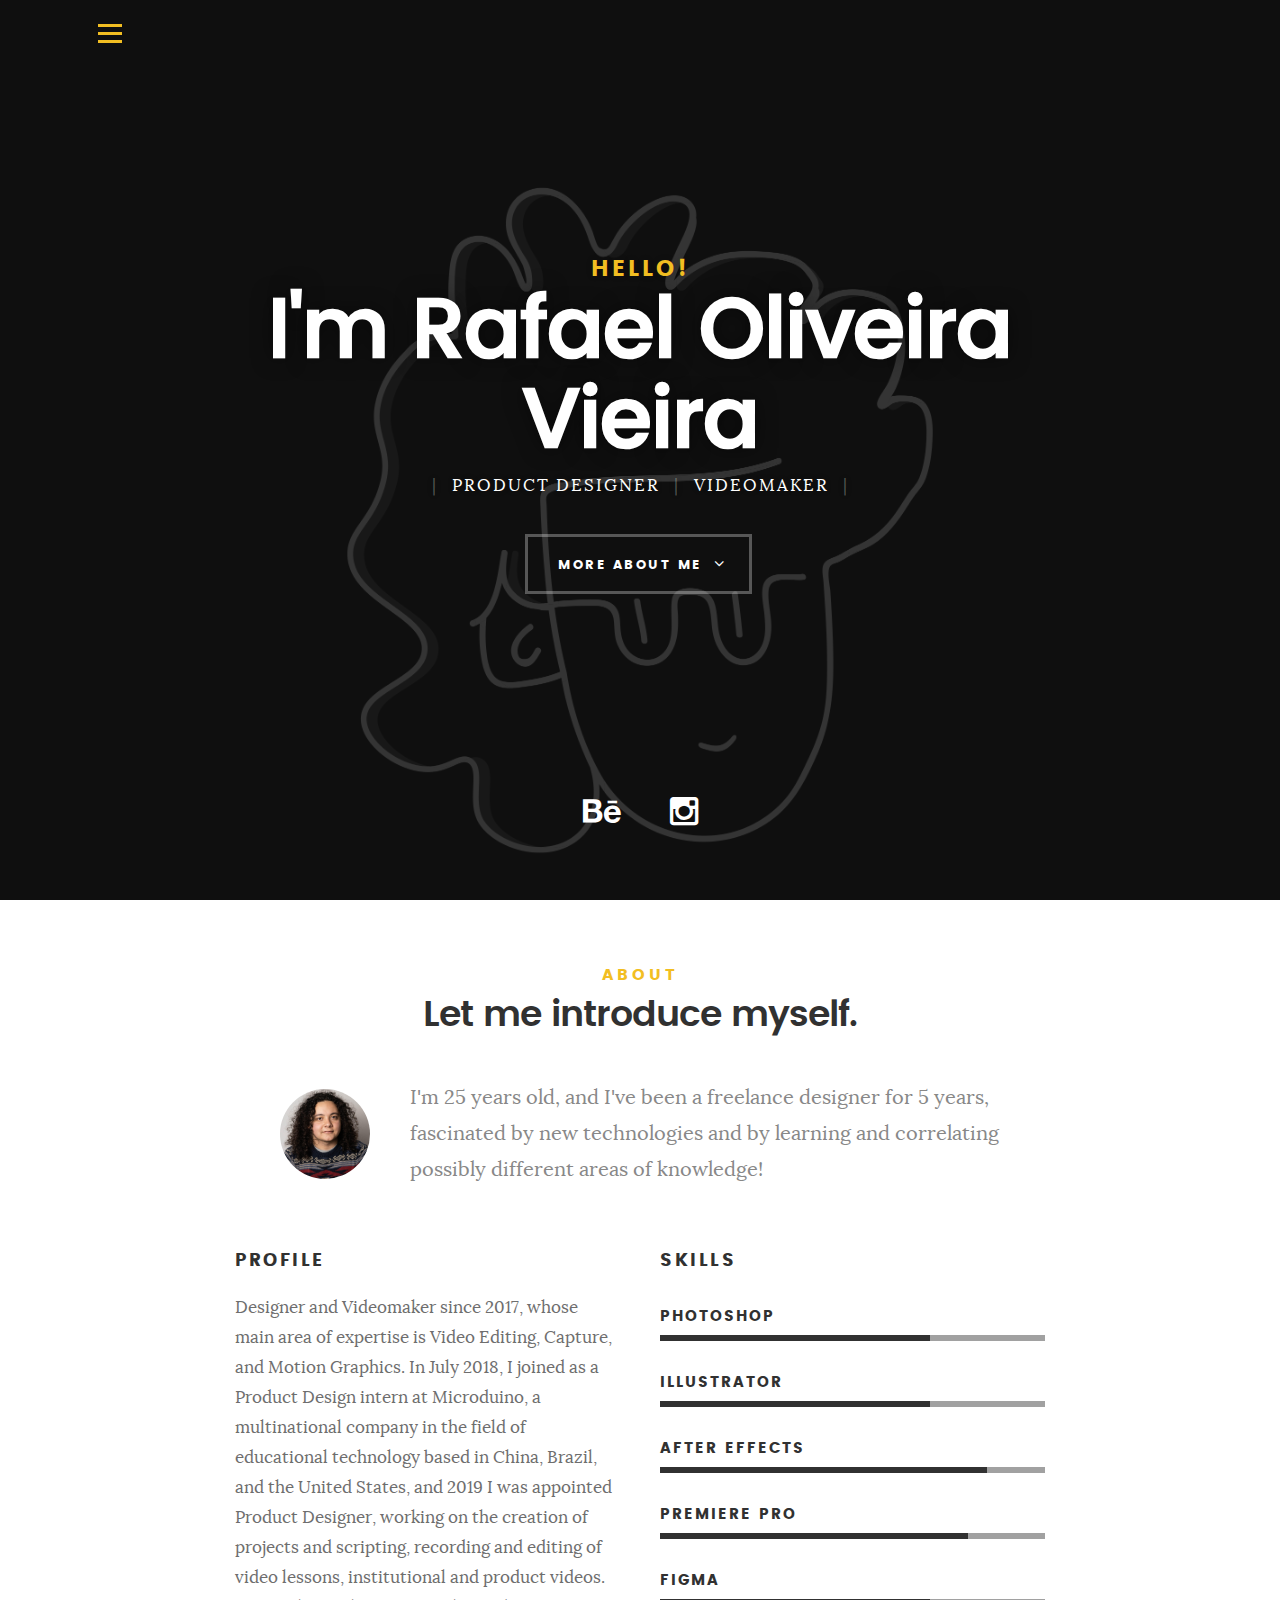
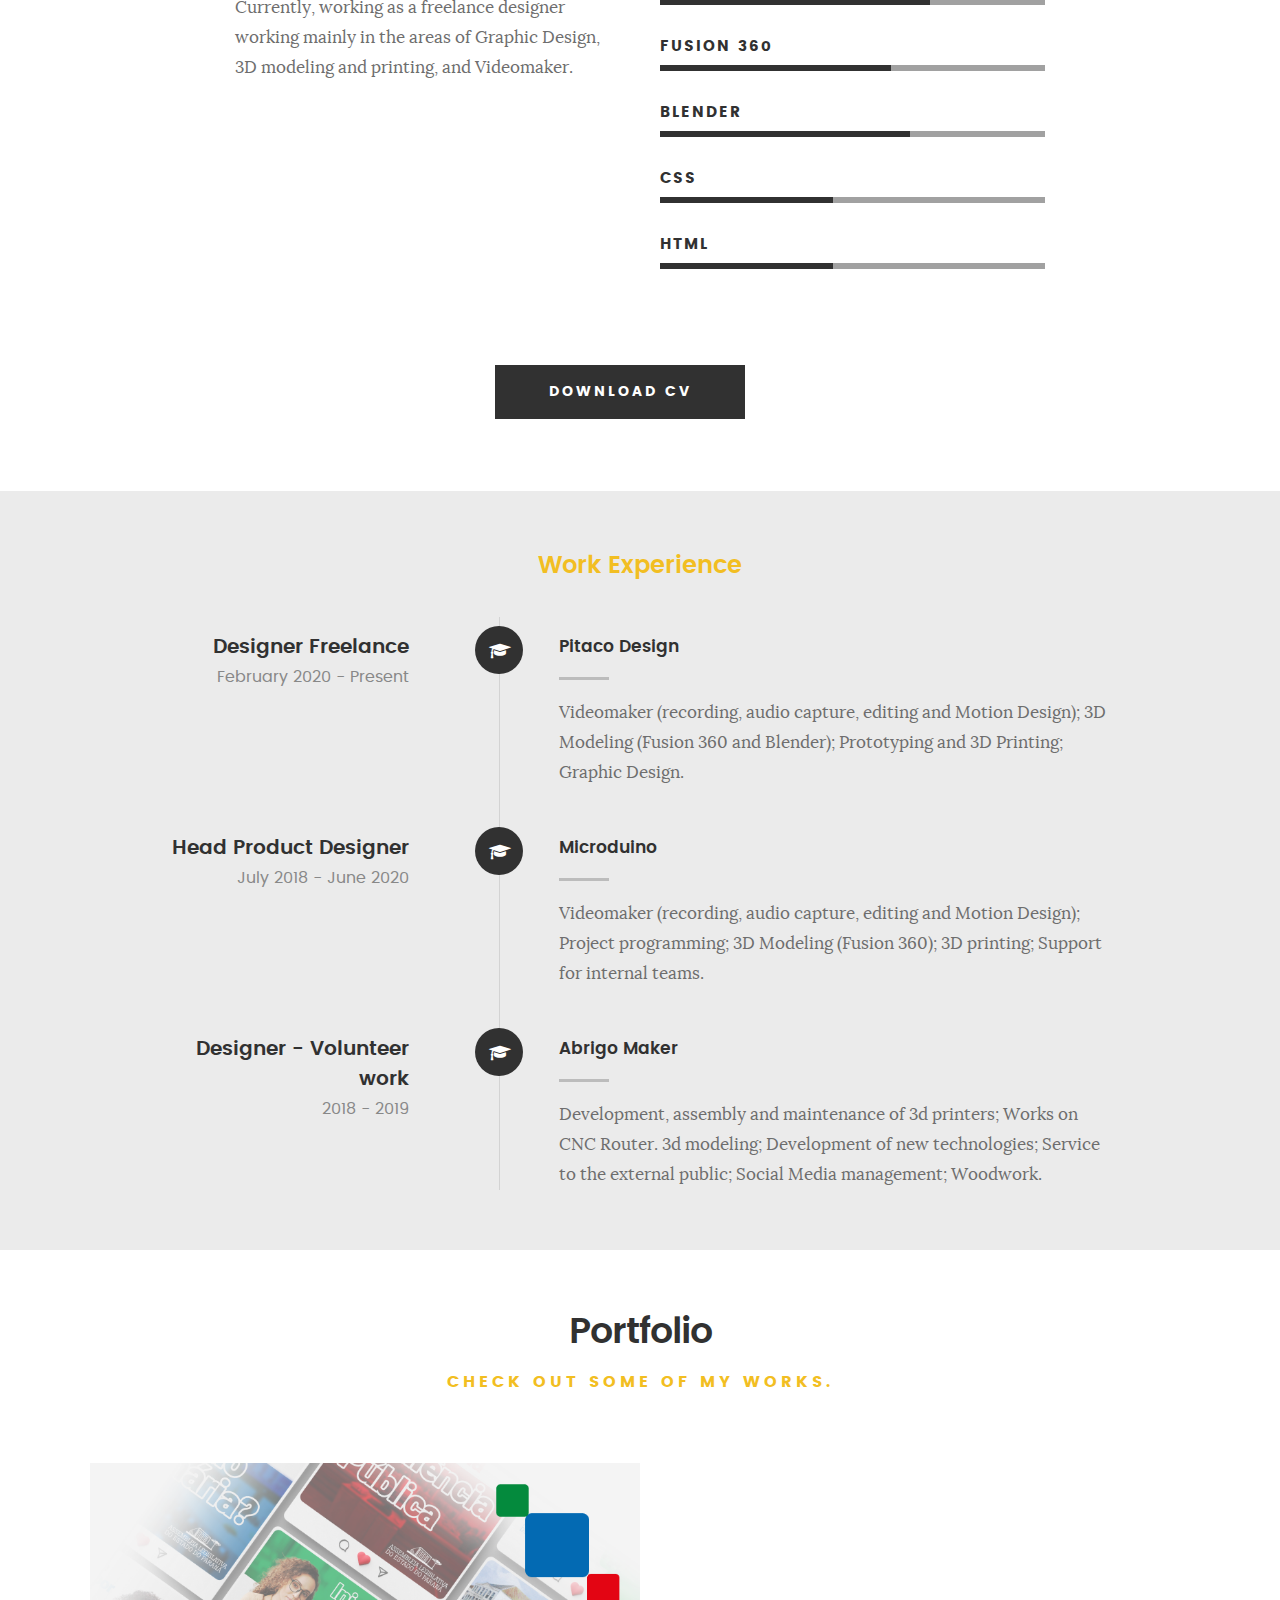
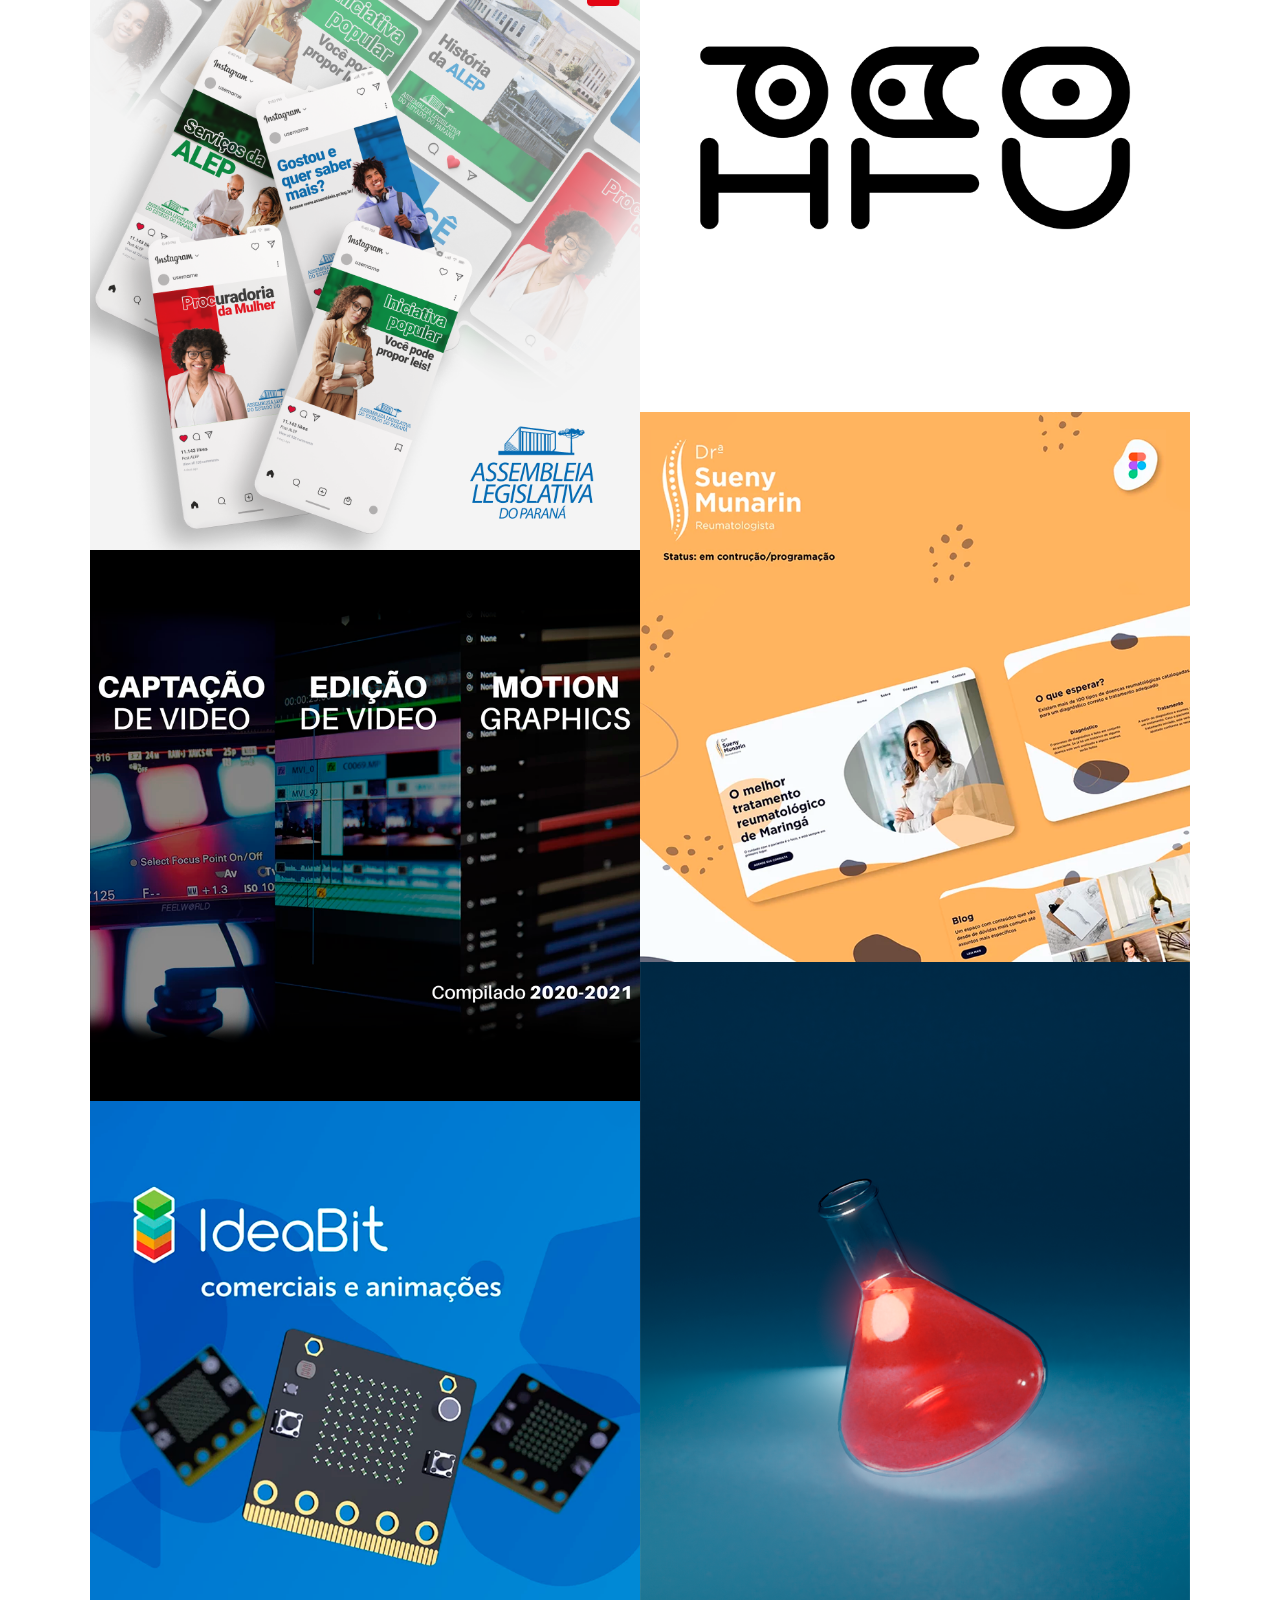
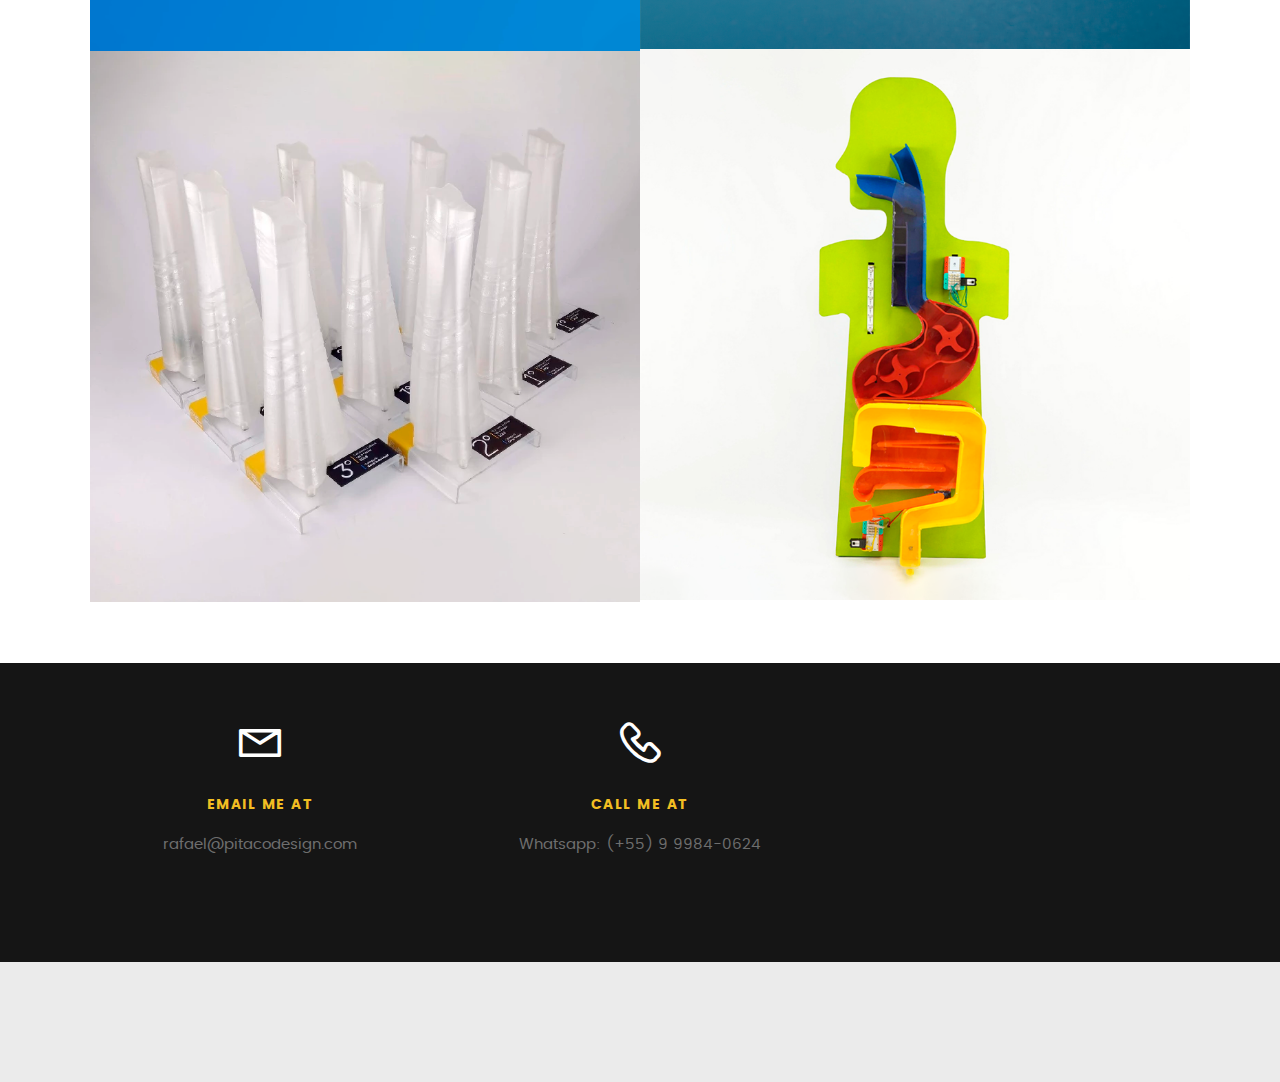
==== commit 99d8f824: "Update index.html" ====
--- a/index.html
+++ b/index.html
@@ -73,7 +73,7 @@
 	   			<h1>I'm Rafael Oliveira Vieira</h1>
 
 	   			<p class="intro-position">
-	   				<span>Product Disigner</span>
+	   				<span>Product Designer</span>
 	   				<span>Videomaker</span> 
 	   			</p>
 
@@ -751,4 +751,4 @@
 
 </body>
 
-</html>+</html>
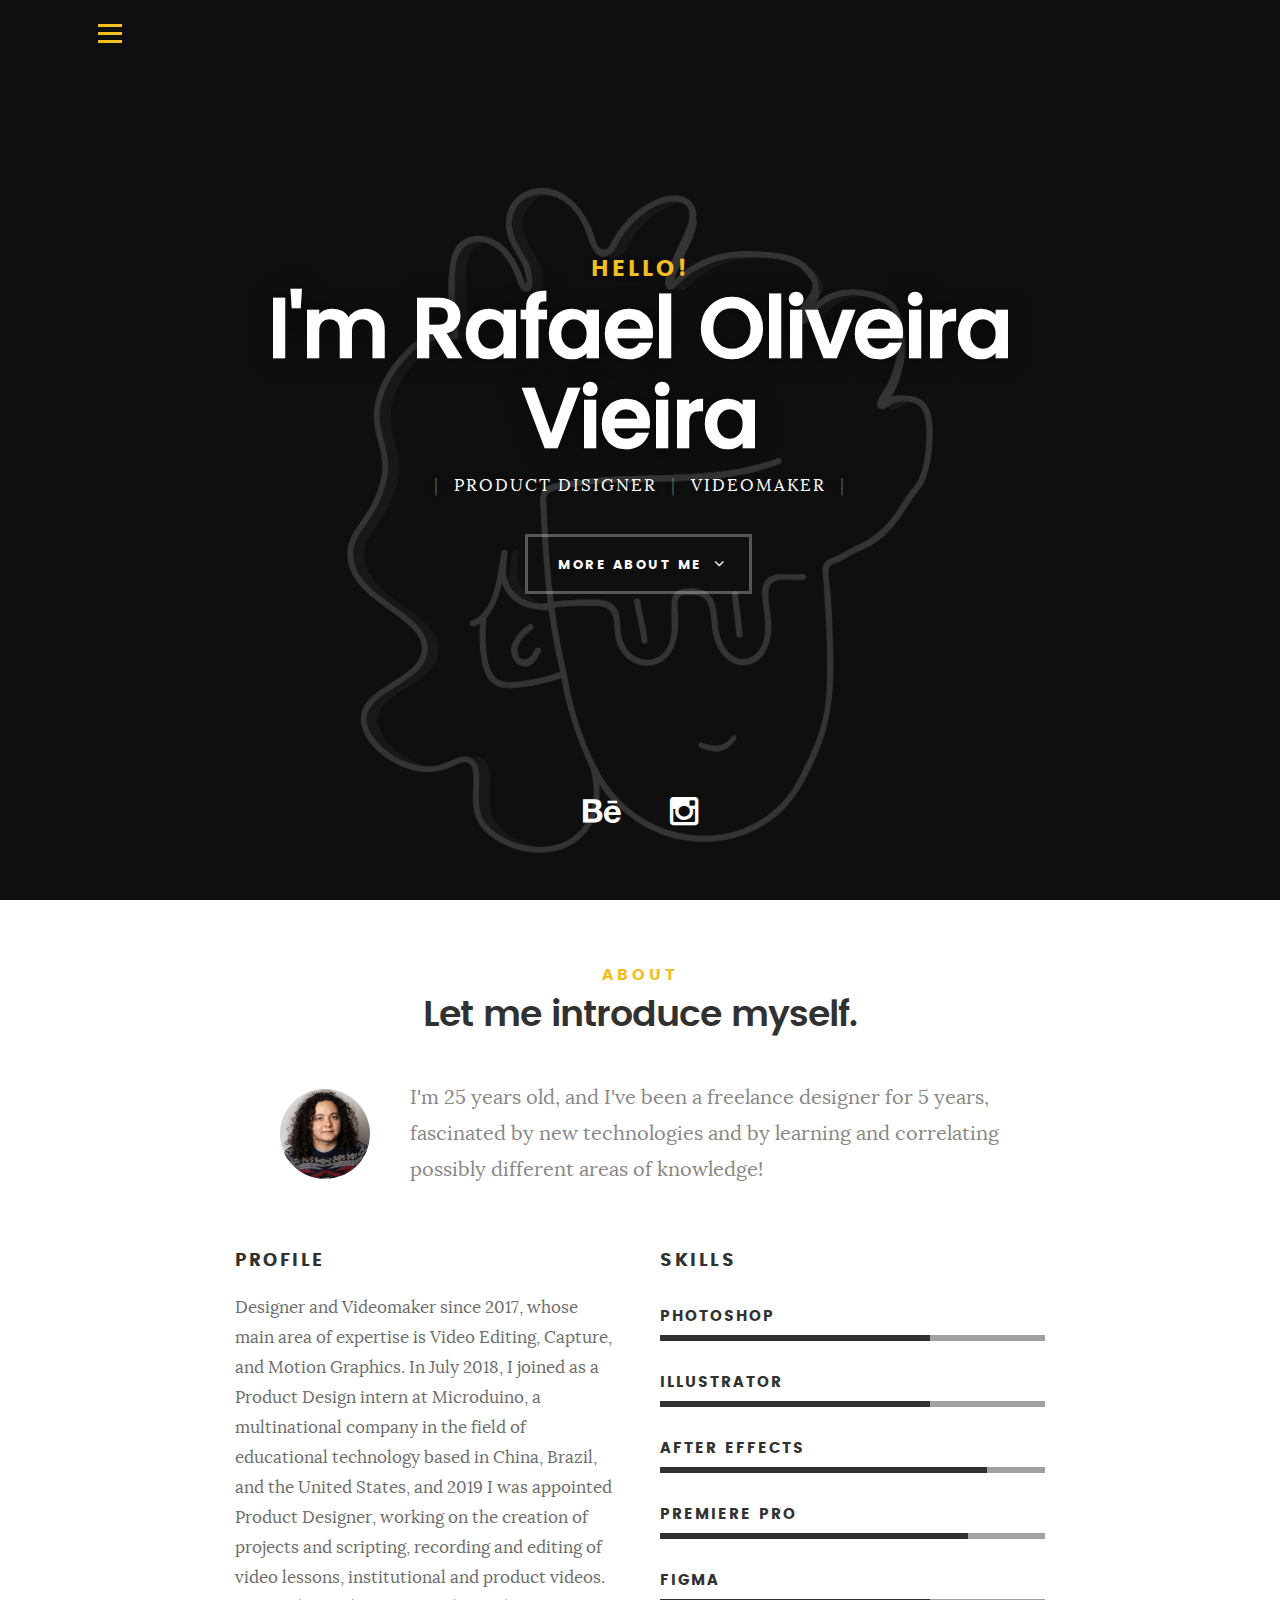
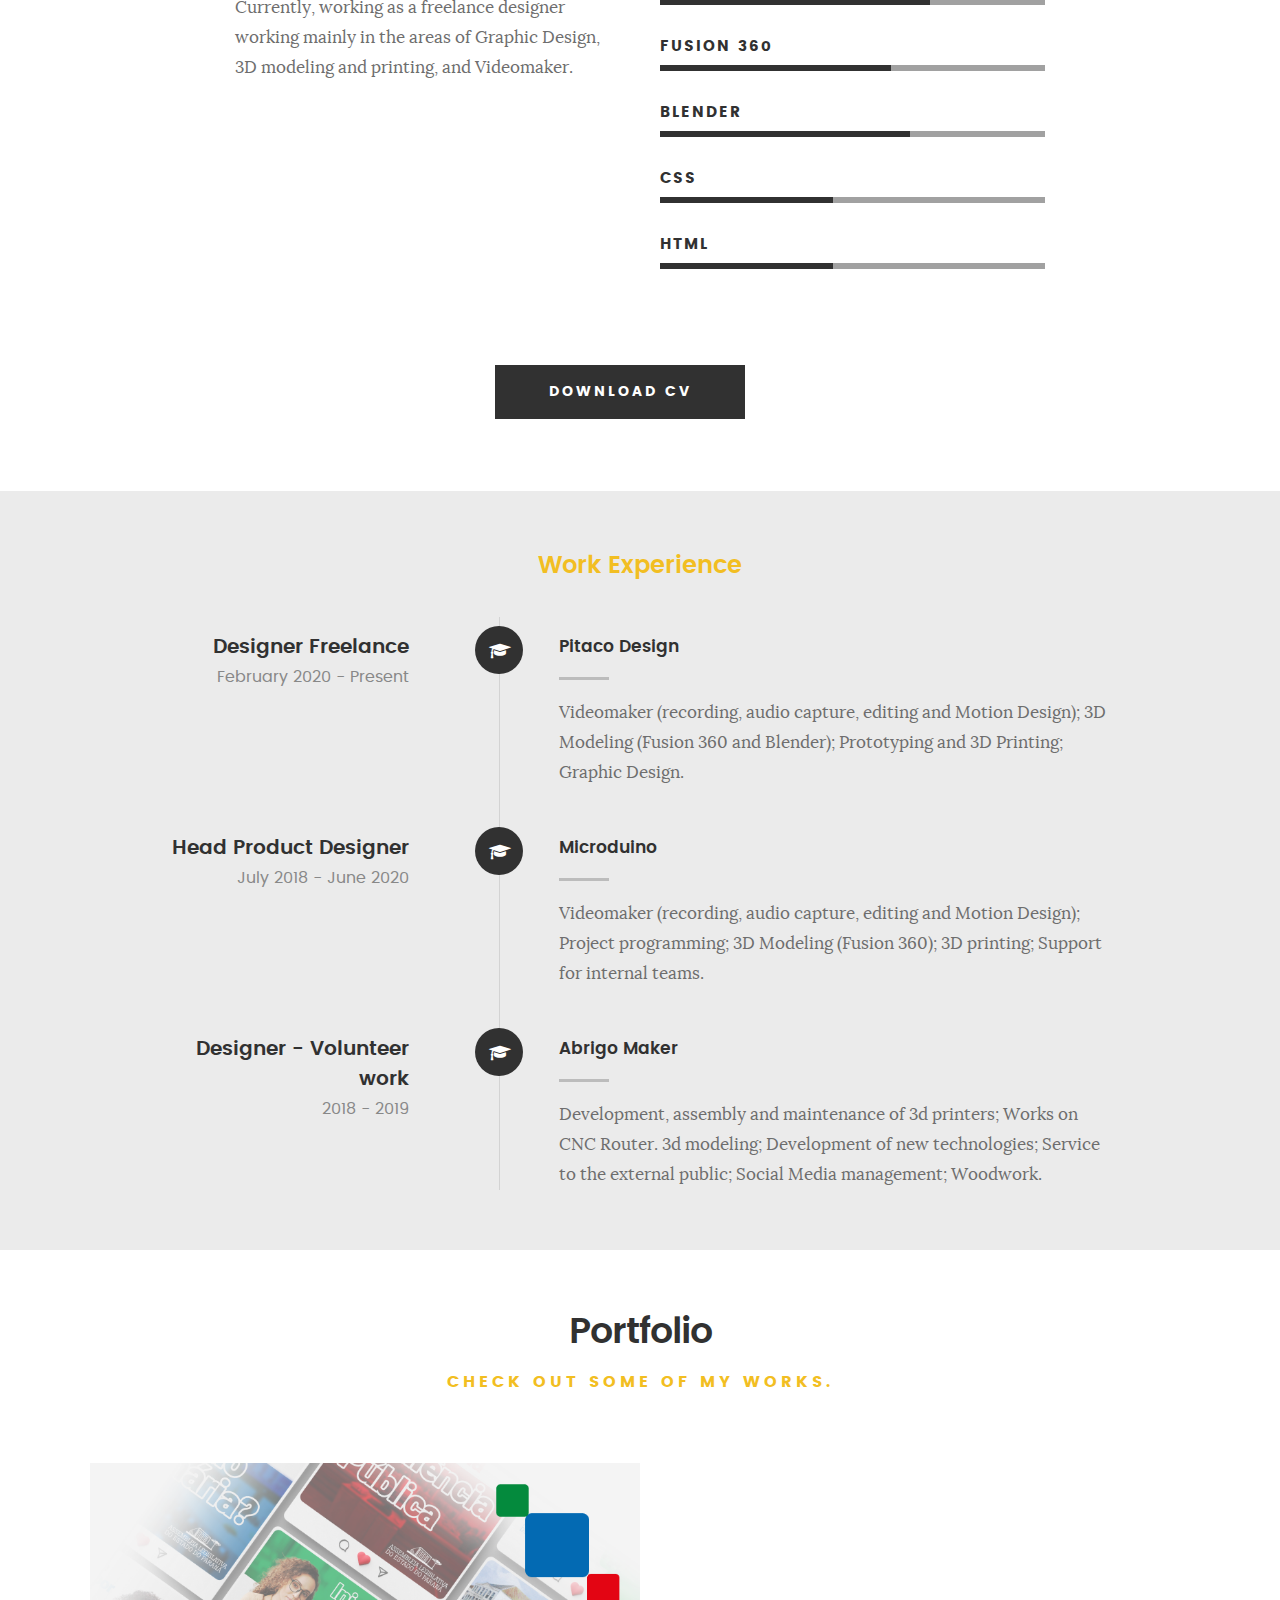
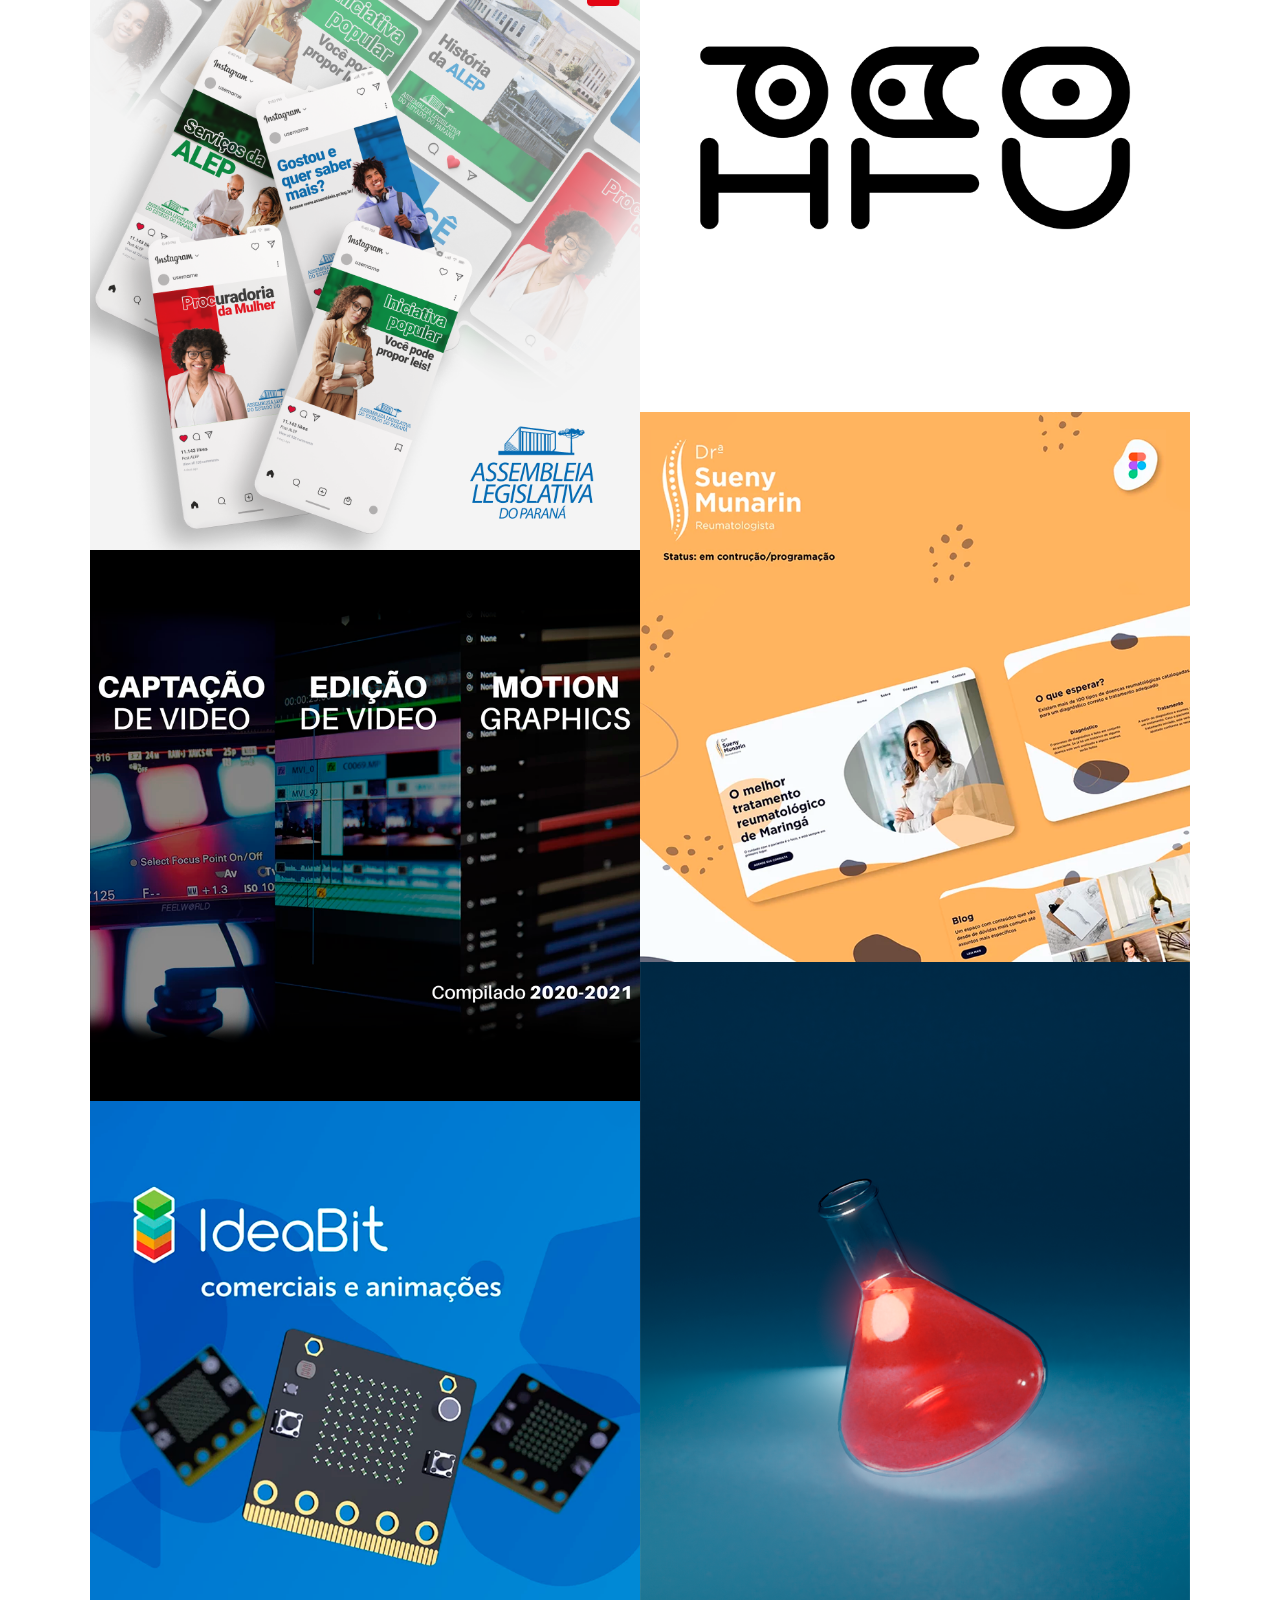
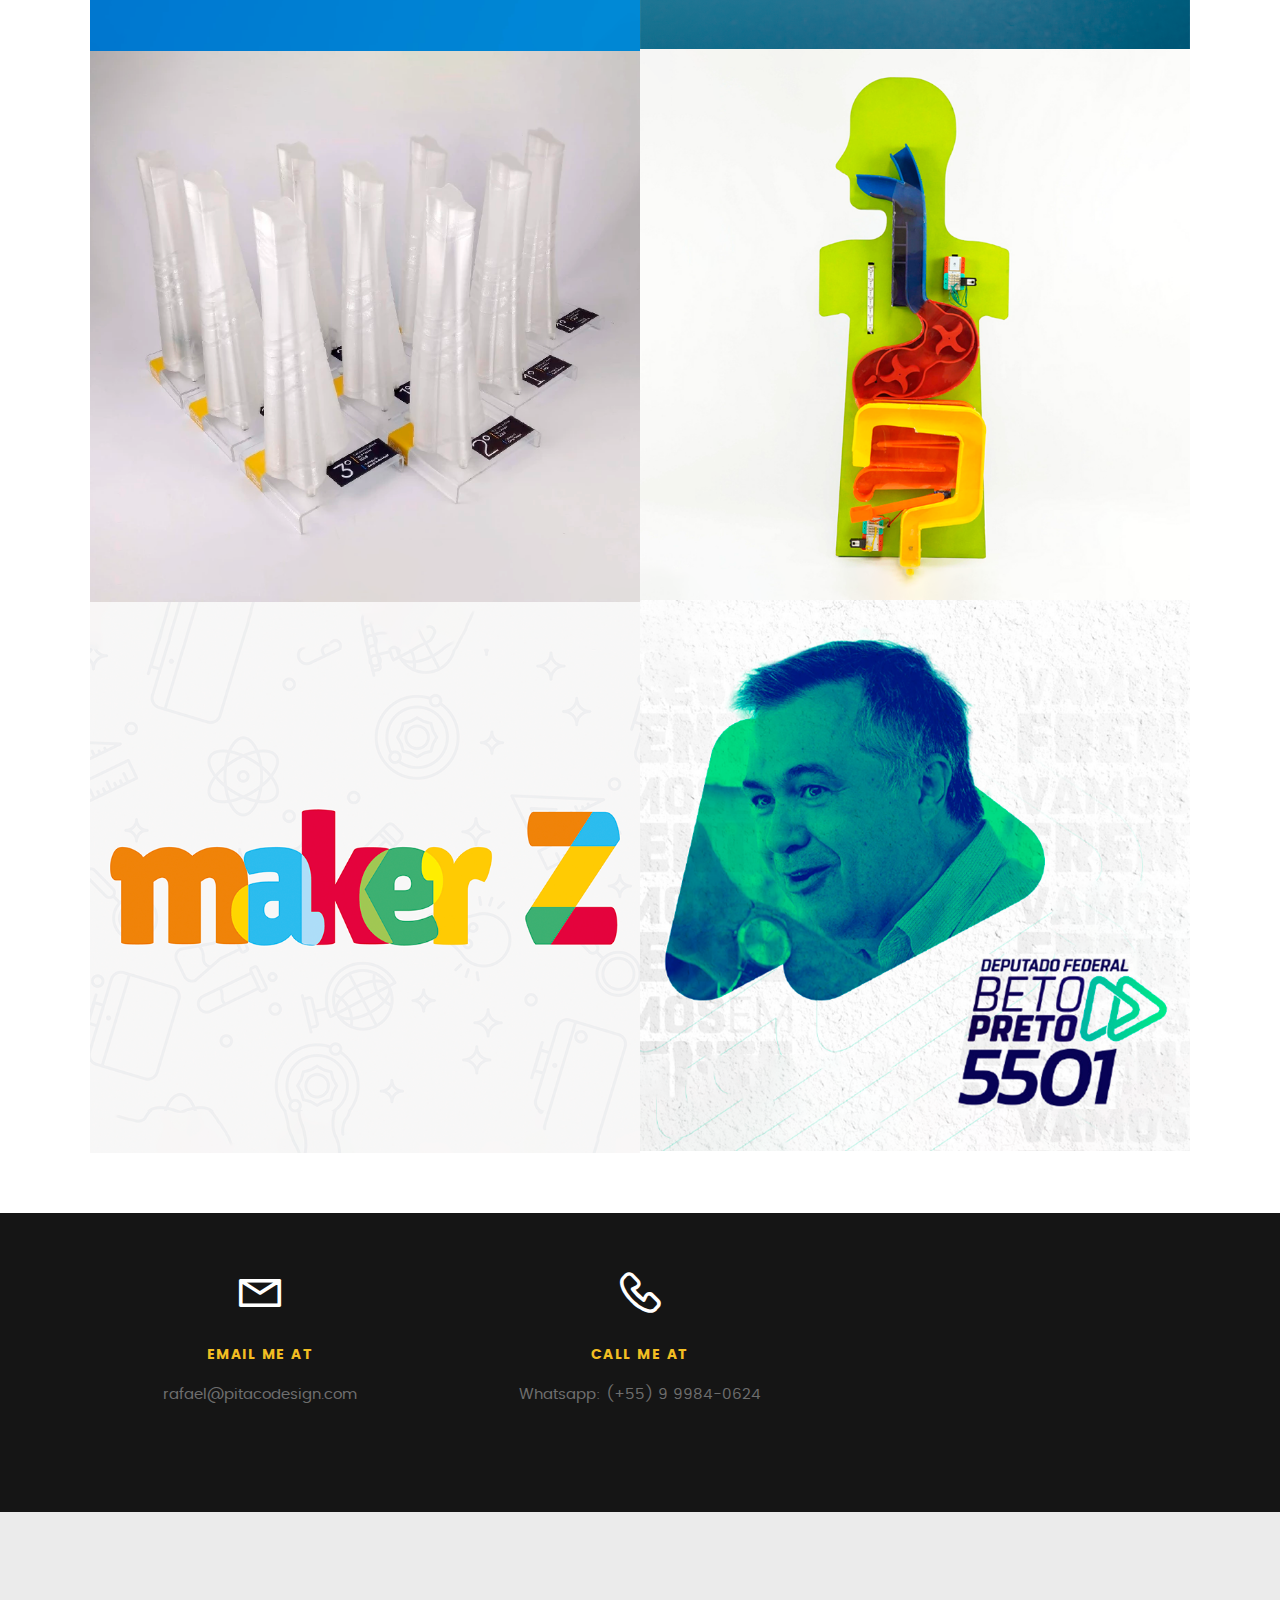
==== commit 44b4be10: "Add files via upload" ====
--- a/index.html
+++ b/index.html
@@ -73,7 +73,7 @@
 	   			<h1>I'm Rafael Oliveira Vieira</h1>
 
 	   			<p class="intro-position">
-	   				<span>Product Designer</span>
+	   				<span>Product Disigner</span>
 	   				<span>Videomaker</span> 
 	   			</p>
 
@@ -527,10 +527,82 @@
 								  </div>                    
 							   </a>
 							</div>
-							 </div> <!-- /folio-item -->  
+							 </div> 
+							 
+							 <div class="bgrid folio-item">
+								<div class="item-wrap">
+									<img src="images/portfolio/Beto.png" alt="Salad">
+								   <a href="#modal-09" class="overlay">
+									  <div class="folio-item-table">
+										  <div class="folio-item-cell">
+											  <h3 class="folio-title">Beto Preto Campaign - Federal Deputy - Election 2022</h3>	     					    
+													  <span class="folio-types">
+														Graphic Design
+													</span>		     		
+												 </div>	                      	
+									  </div>                    
+								   </a>
+								</div>
+								 </div>
+
+								 <div class="bgrid folio-item">
+									<div class="item-wrap">
+										<img src="images/portfolio/Maker.png" alt="Salad">
+									   <a href="#modal-10" class="overlay">
+										  <div class="folio-item-table">
+											  <div class="folio-item-cell">
+												  <h3 class="folio-title">Maker Z robotics book - Project in progress</h3>	     					    
+														  <span class="folio-types">
+															Editorial Design
+														</span>		     		
+													 </div>	                      	
+										  </div>                    
+									   </a>
+									</div>
+									 </div>
+							 <!-- /folio-item -->  
 
 	            <!-- modal popups - begin
 	            ============================================================= -->
+
+				<div id="modal-09" class="popup-modal slider mfp-hide">	
+
+					<div class="media">
+						<img src="images/portfolio/modals/m_Beto.png" alt="" />
+					</div>      	
+	
+				  <div class="description-box">
+					 <h4>Beto Preto Campaign - Federal Deputy - Election 2022</h4>		      
+					 <p></p>
+	
+					 <div class="categories">Graphic Design</div>			               
+				  </div>
+	
+				<div class="link-box">
+				   <a href="https://www.behance.net/gallery/161475929/Livro-de-robotica-Maker-Z-Projeto-em-andamento">More details</a>
+					 
+				</div>   
+
+				 <div id="modal-10" class="popup-modal slider mfp-hide">	
+
+					<div class="media">
+						<img src="images/portfolio/modals/m_Maker.png" alt="" />
+					</div>      	
+	
+				  <div class="description-box">
+					 <h4>Maker Z robotics book - Project in progress</h4>		      
+					 <p></p>
+	
+					 <div class="categories">Editorial Design</div>			               
+				  </div>
+	
+				<div class="link-box">
+				   <a href="https://www.behance.net/gallery/161475929/Livro-de-robotica-Maker-Z-Projeto-em-andamento">More details</a>
+					 
+				</div>     
+	
+			  </div>
+
 	            <div id="modal-01" class="popup-modal slider mfp-hide">	
 
 				     	<div class="media">
@@ -544,10 +616,9 @@
 					      <div class="categories">Graphic Design</div>			               
 					   </div>
 
-			         <div class="link-box">
-			            <a href="https://www.behance.net/gallery/155047971/ALEP-New-Visual-Identity">Details</a>
-					      <a href="#" class="popup-modal-dismiss">Close</a>
-			         </div>		      
+			          <div class="link-box">
+			            <a href="https://www.behance.net/gallery/155047971/ALEP-New-Visual-Identity">More details</a>
+			         </div>    
 
 				   </div> <!-- /modal-01 -->
 
@@ -565,8 +636,8 @@
 					   </div>
 
 			         <div class="link-box">
-			            <a href="https://www.behance.net/gallery/100629009/Pitaco-Design">Details</a>
-					      <a href="#" class="popup-modal-dismiss">Close</a>
+			            <a href="https://www.behance.net/gallery/100629009/Pitaco-Design">More details</a>
+					      
 			         </div>		      
 
 				   </div> <!-- /modal-02 -->
@@ -585,8 +656,8 @@
 					   </div>
 
 			         <div class="link-box">
-			            <a href="https://www.behance.net/gallery/128572977/Site-Dr-Sueny-Munarin-Reumatologista">Details</a>
-					      <a href="#" class="popup-modal-dismiss">Close</a>
+			            <a href="https://www.behance.net/gallery/128572977/Site-Dr-Sueny-Munarin-Reumatologista">More details</a>
+					      
 			         </div>		      
 
 				   </div> <!-- /modal-03 -->
@@ -605,8 +676,8 @@
 					   </div>
 
 			         <div class="link-box">
-			            <a href="https://www.behance.net/gallery/134543653/Captacao-edicao-e-motion-graphics">Details</a>
-					      <a href="#" class="popup-modal-dismiss">Close</a>
+			            <a href="https://www.behance.net/gallery/134543653/Captacao-edicao-e-motion-graphics">More details</a>
+					      
 			         </div>		      
 
 				   </div> <!-- /modal-04 -->
@@ -625,8 +696,8 @@
 					   </div>
 
 			         <div class="link-box">
-			            <a href="https://www.behance.net/gallery/134937455/3D-projects-compilation">Details</a>
-					      <a href="#" class="popup-modal-dismiss">Close</a>
+			            <a href="https://www.behance.net/gallery/134937455/3D-projects-compilation">More details</a>
+					      
 			         </div>		      
 
 				   </div> <!-- /modal-05 -->
@@ -645,8 +716,8 @@
 					   </div>
 
 			         <div class="link-box">
-			            <a href="https://www.behance.net/gallery/112571333/IdeaBit-Comerciais-e-Animacoes">Details</a>
-					      <a href="#" class="popup-modal-dismiss">Close</a>
+			            <a href="https://www.behance.net/gallery/112571333/IdeaBit-Comerciais-e-Animacoes">More details</a>
+					      
 			         </div>		      
 
 				   </div> <!-- /modal-06 -->
@@ -665,8 +736,8 @@
 				  </div>
 
 				<div class="link-box">
-				   <a href="https://www.behance.net/gallery/113358687/Sistema-Digestorio-Marble-Machine">Details</a>
-					 <a href="#" class="popup-modal-dismiss">Close</a>
+				   <a href="https://www.behance.net/gallery/113358687/Sistema-Digestorio-Marble-Machine">More details</a>
+					 
 				</div>		      
 
 			  </div> <!-- /modal-07 -->
@@ -685,8 +756,8 @@
 			  </div>
 
 			<div class="link-box">
-			   <a href="https://www.behance.net/gallery/87413239/Trofus-para-o-Premio-Ler-e-Pensar-2018">Details</a>
-				 <a href="#" class="popup-modal-dismiss">Close</a>
+			   <a href="https://www.behance.net/gallery/87413239/Trofus-para-o-Premio-Ler-e-Pensar-2018">More details</a>
+				 
 			</div>		      
 
 		  </div> <!-- /modal-08 -->
@@ -751,4 +822,4 @@
 
 </body>
 
-</html>
+</html>--- a/css/main.css
+++ b/css/main.css
@@ -1945,7 +1945,7 @@
 	display: block;
 	text-align: center;
 	float: left;
-	width: 50%;
+	width: 100%;
 	-moz-transition: all 0.3s ease-in-out;
 	-o-transition: all 0.3s ease-in-out;
 	-webkit-transition: all 0.3s ease-in-out;
